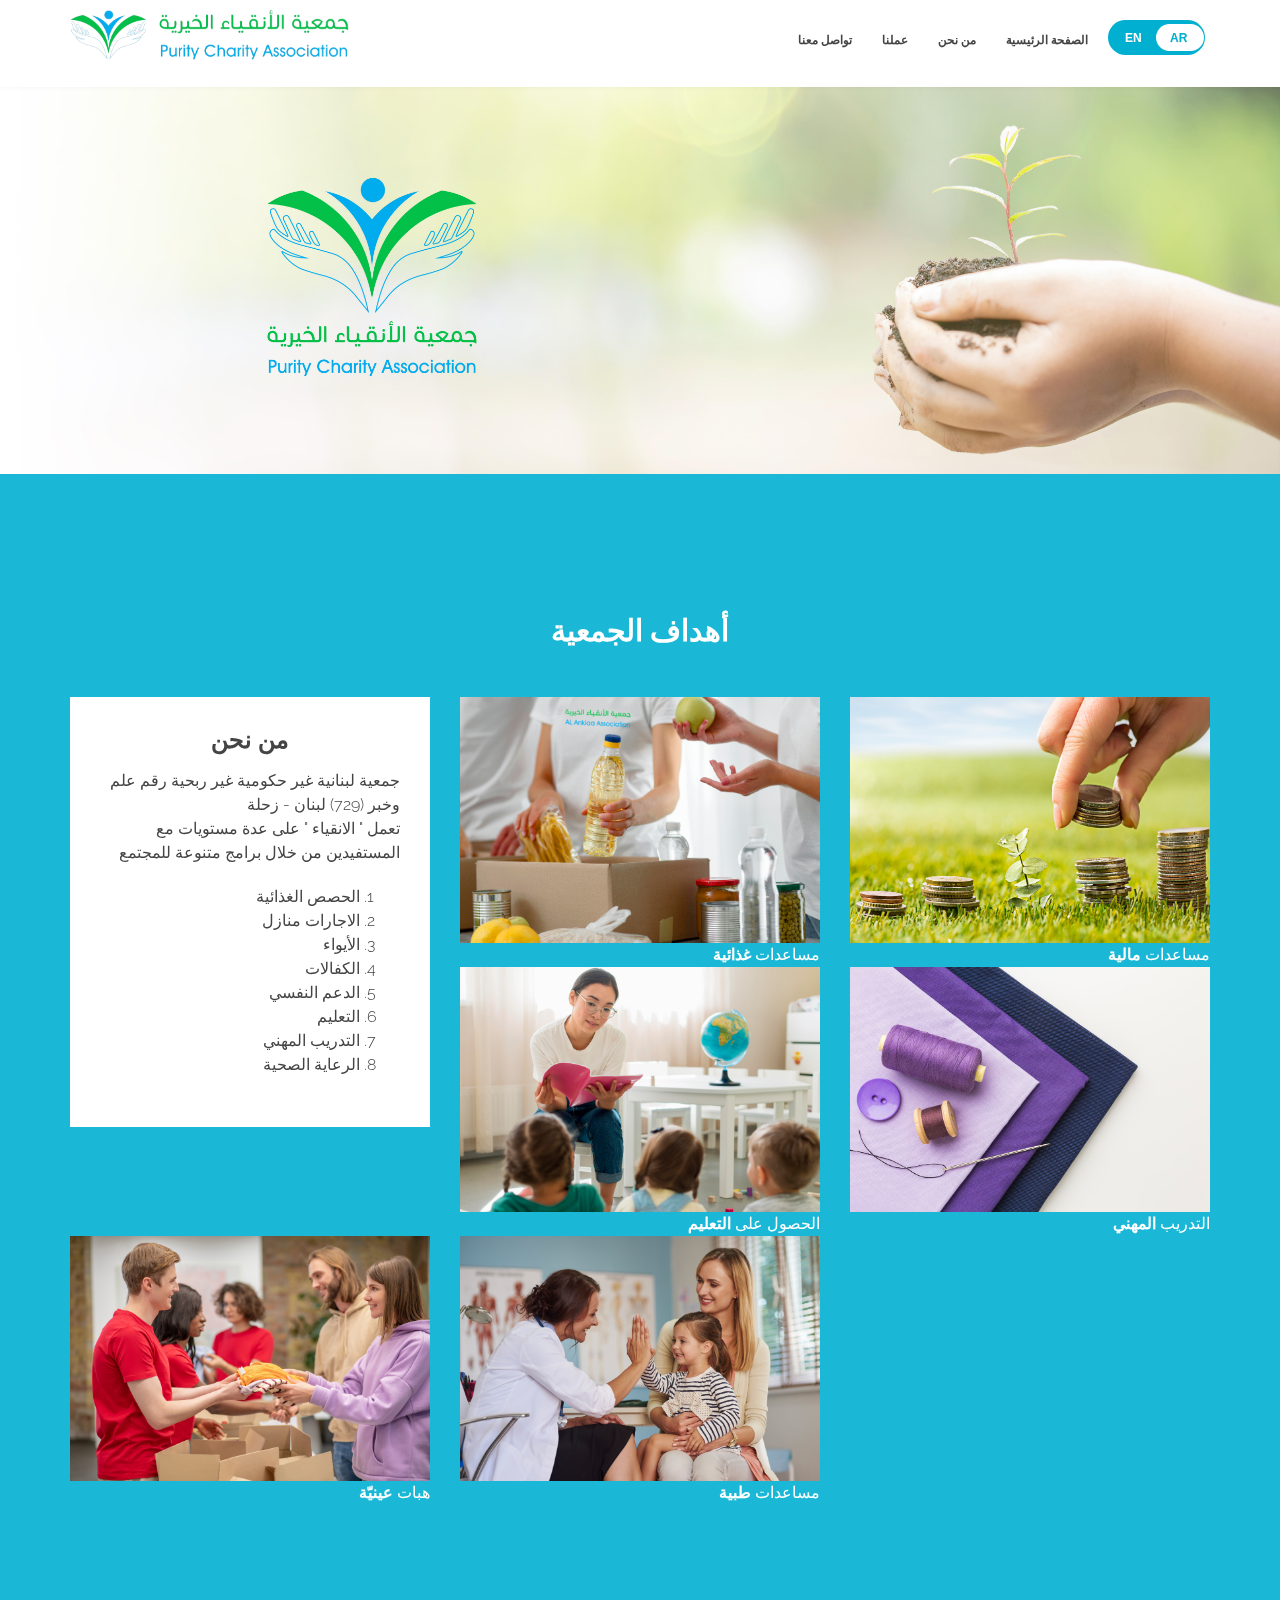
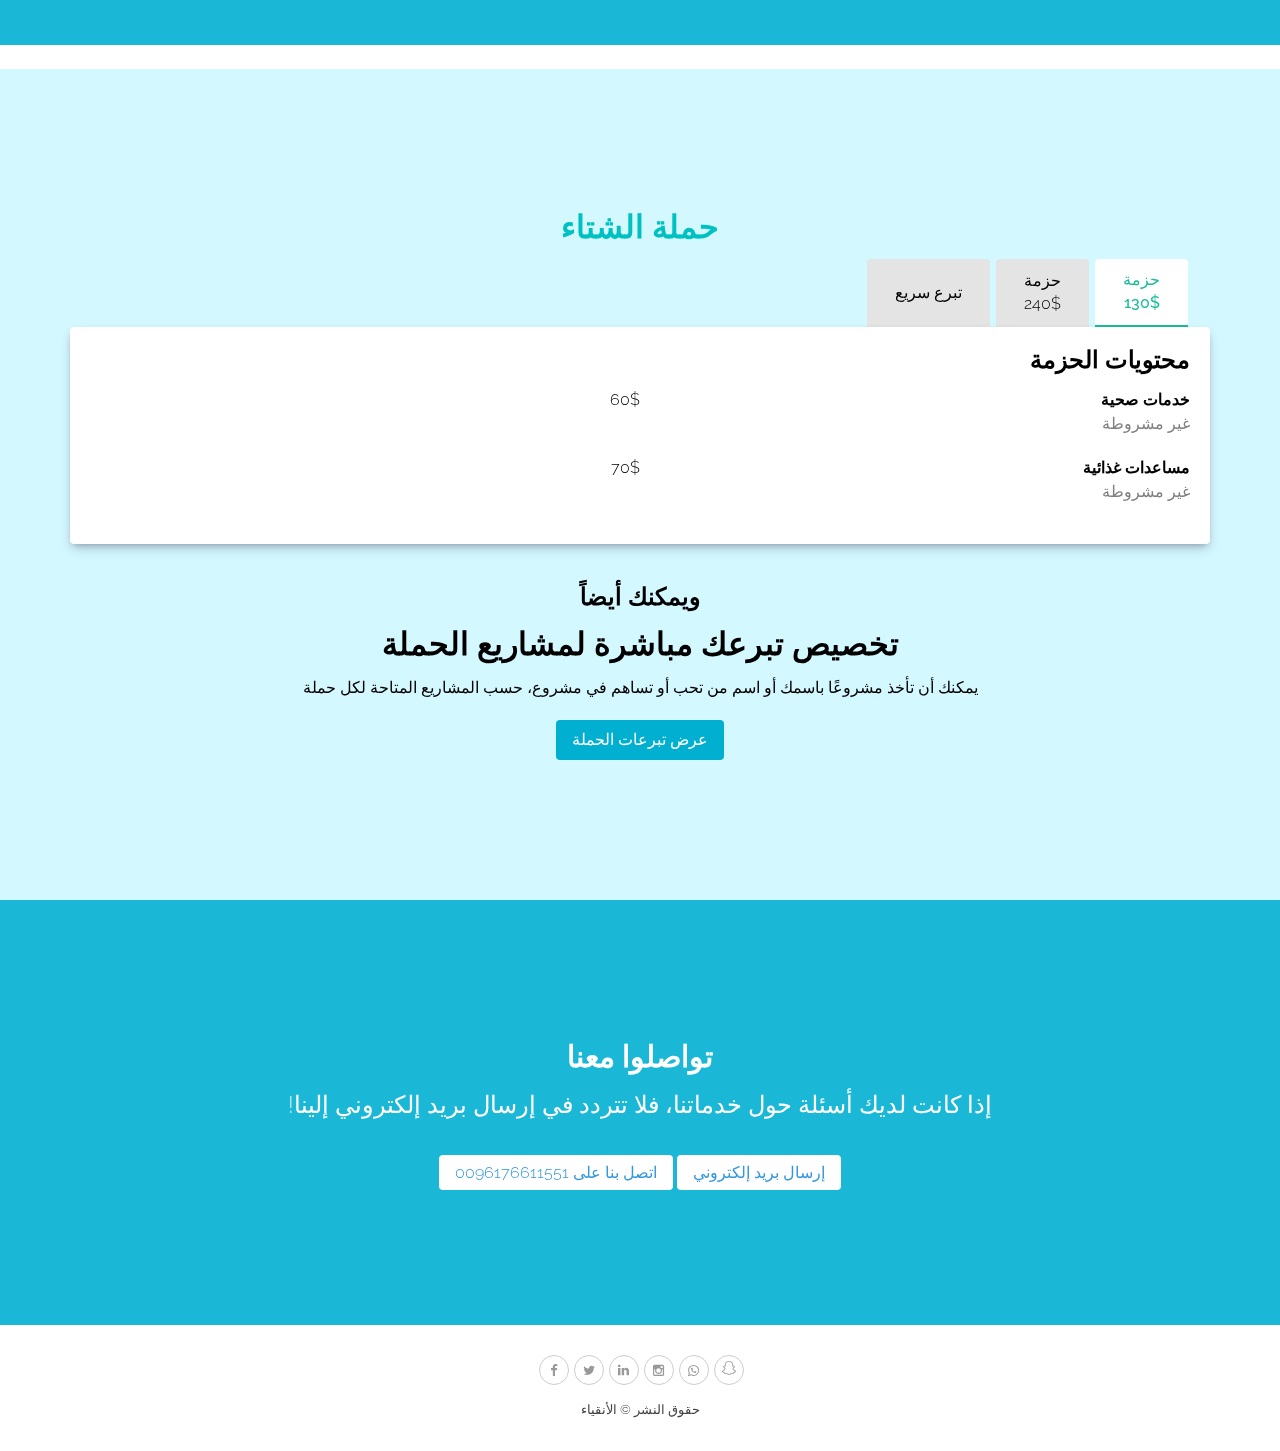
==== arabic.html @ cef08c23 "Update arabic.html rearrange images" ====
<!doctype html>
<html lang="en">

<head>
	<!-- Meta, title, CSS, favicons, etc. -->
	<meta charset="utf-8">
	<meta name="viewport" content="width=device-width, initial-scale=1.0">
	<meta name="description" content="">
	<meta name="author" content="">
	<title>جمعية الأنقياء الخيرية</title>

	<!-- Styles -->
	<link rel="stylesheet" href="assets/css/bootstrap.min.css">
	<link rel="stylesheet" href="assets/css/animate.min.css">
	<link rel="stylesheet" href="assets/css/font-awesome.min.css" />
	<link rel="stylesheet" href="assets/css/style.css" />

	<!-- Fonts -->
	<link href="http://fonts.googleapis.com/css?family=Raleway:200,300,400,500,600,700,800" rel="stylesheet"
		type="text/css">

	<!-- HTML5 shim and Respond.js IE8 support of HTML5 elements and media queries -->
	<!--[if lt IE 9]>
		  <script src="https://oss.maxcdn.com/libs/html5shiv/3.7.0/html5shiv.js"></script>
		  <script src="https://oss.maxcdn.com/libs/respond.js/1.3.0/respond.min.js"></script>
	<![endif]-->

	<!-- Favicon -->
	<link rel="shortcut icon" href="#">
</head>

<body>
	<!-- Begin Hero Bg -->
	<div id="parallax">
	</div>
	<!-- End Hero Bg
	================================================== -->
	<!-- Start Header
	================================================== -->
	<header id="header" class="navbar navbar-inverse navbar-fixed-top" role="banner">
		<div class="container">
			<div class="navbar-header">
				<button class="navbar-toggle" type="button" data-toggle="collapse" data-target=".bs-navbar-collapse">
					<span class="sr-only">Toggle navigation</span>
					<span class="icon-bar"></span>
					<span class="icon-bar"></span>
					<span class="icon-bar"></span>
				</button>
				<!-- Your Logo -->
				<img src="./assets/img/logo.png" alt="" class="logo">
			</div>
			<!-- Start Navigation -->
			<nav class="collapse navbar-collapse bs-navbar-collapse navbar-right" role="navigation">
				<ul class="nav navbar-nav">
					<div class="switch">
						<input id="language-toggle" class="check-toggle check-toggle-round-flat" type="checkbox"
							name="language-toggle">
						<label for="language-toggle"></label>
						<span class="on">EN</span>
						<span class="off">AR</span>
					</div>
					<li>
						<a href="#contactarea">تواصل معنا</a>
					</li>
					<li>
						<a href="#gallery">عملنا</a>
					</li>
					<li>
						<a href="#about">من نحن</a>
					</li>
					<li>
						<a href="#hero">الصفحة الرئيسية</a>
					</li>
				</ul>
			</nav>
		</div>
	</header>

	<!-- Intro
	================================================== -->
	<section id="hero" class="section">

		<img src="./assets/img/000.jpg" alt="">

	</section>
	<!-- About
	================================================== -->
	<section id="about" class="parallax section"
		style="background-image: url(http://themepush.com/demo/runcharity/assets/img/1.jpg);">
		<div class="wrapsection">
			<div class="parallax-overlay" style="background-color: #01b0d1;opacity:0.9;"></div>
			<div class="container">
				<div class="row">
					<div class="col-md-12">
						<!-- Title -->
						<div class="maintitle">
							<h3 class="section-title" style="letter-spacing: 0; margin-bottom: 5rem;"><strong>أهداف الجمعية </strong>
							</h3>
						</div>
					</div>
					<div class="col-md-4 col-sm-6">
						<div class="service-box wow zoomIn" data-wow-duration="1.5s" data-wow-delay="0.1s">
							<h3>من نحن</h3>
							<div class="text-right">
								<p class="text-right">
									جمعية لبنانية غير حكومية غير ربحية رقم علم وخبر (729) لبنان - زحلة <br> تعمل " الانقياء " على عدة
									مستويات مع المستفيدين من خلال برامج متنوعة للمجتمع
								<ol dir="rtl">
									<li>
										الحصص الغذائية
									</li>
									<li>
										الاجارات منازل
									</li>
									<li>
										الأيواء
									</li>
									<li>
										الكفالات
									</li>
									<li>
										الدعم النفسي
									</li>
									<li>
									 التعليم
									</li>
									<li>
									 التدريب المهني
									</li>
									<li>
										الرعاية الصحية
									</li>

								</ol>
								</p>
								<!-- <p style="text-align: right;">
									تقوم جمعية الانقياء بدعم المجتمع المحلي بكافة أطيافه من خلال الأنشطة التي تدعم وترفع سويّة المجتمع،
									وذلك من خلال الأهداف التالية التي رسمتها
								</p>
								<p style="text-align: right;">تعمل "الانقياء" على عدة مستويات مع المستفيدين من خلال برامج متنوعة للمجتمع والأُسر وللرجال وللنساء
									وللأطفال على حدٍ سواء بحيث تكون برامجها متكاملة تغطي كافة طبقات وشرائح المجتمع.
								</p> -->
							</div>
						</div>
					</div>
					<div class="col-md-4">
						<!-- <a href="./assets/img/05.jpg"> -->
							<img src="./assets/img/05.jpg" alt="" class="image-responsive">
							<div class="description">
								<span class="caption" style="float: right;">مساعدات <b>غذائية </b></span>
								<div class="clearfix"></div>
							</div>
						<!-- </a> -->
					</div>
					<div class="col-md-4">
						<!-- <a href="./assets/img/04.jpg"> -->
							<img src="./assets/img/04.jpg" alt="" class="image-responsive">
							<div class="description">
								<span class="caption" style="float: right;">مساعدات <b>مالية</b></span>
								<div class="clearfix"></div>
							</div>
						<!-- </a> -->
					</div>
					
					<div class="col-md-4">
						<!-- <a href="./assets/img/03.jpg"> -->
							<img src="./assets/img/03.jpg" alt="" class="image-responsive">
							<div class="description">
								<span class="caption" style="float: right;">الحصول على <b> التعليم</b></span>
								<div class="clearfix"></div>
							</div>
						<!-- </a> -->
					</div>
										<div class="col-md-4">
						<!-- <a href="./assets/img/01.jpg"> -->
							<img src="./assets/img/01.jpg" alt="" class="image-responsive">
							<div class="description">
								<span class="caption" style="float: right;">التدريب <b>المهني</b></span>
								<div class="clearfix"></div>
							</div>
						<!-- </a> -->
					</div>
	
					<div class="col-md-4">
						<!-- <a href="./assets/img/06.jpg"> -->
							<img src="./assets/img/06.jpg" alt="" class="image-responsive">
							<div class="description">
								<span class="caption" style="float: right;">هبات <b>عينيّة</b></span>
								<div class="clearfix"></div>
							</div>
						<!-- </a> -->
					</div>
					<div class="col-md-4">
						<!-- <a href="./assets/img/02.jpg"> -->
							<img src="./assets/img/02.jpg" alt="" class="image-responsive">
							<div class="description">
								<span class="caption" style="float: right;">مساعدات <b>طبية</b></span>
								<div class="clearfix"></div>
							</div>
						<!-- </a> -->
					</div>
				</div>
			</div>
		</div>
	</section>
	<!-- Random
	================================================== -->
	<section class="parallax section">
		<div class="parallax-overlay"></div>
		<div class="row">
			<div class="col-md-12 sol-sm-12">
				<img src="./assets/img/001.jpg" alt="">
			</div>
		</div>
	</section>
	
	<!-- Text Carousel
	================================================== -->
	<!-- <section id="slider" class="parallax section" style="background-image: url(http://themepush.com/demo/runcharity/assets/img/4.jpg);">
<div class="wrapsection">
	<div class="container">
		<div class="row">
			<div class="col-md-12">
				<div id="Carousel" class="carousel slide">
					<ol class="carousel-indicators">
						<li data-target="#Carousel" data-slide-to="0" class="active"></li>
						<li data-target="#Carousel" data-slide-to="1"></li>
						<li data-target="#Carousel" data-slide-to="2"></li>
					</ol>
					<div class="carousel-inner">
						<div class="item active">
							<blockquote>
								<p class="lead">
									You have not lived today until you have done something for someone who can never repay you.
								</p>
								<small>John Bunyan, Marathon</small>
							</blockquote>
						</div>
						<div class="item">
							<blockquote>
								<p class="lead">
									The simplest acts of kindness are by far more powerful then a thousand heads bowing in prayer.
								</p>
								<small>Mahatma Gandhi</small>
							</blockquote>
						</div>
						<div class="item">
							<blockquote>
								<p class="lead">
									There is no exercise better for the heart than reaching down and lifting people up.
								</p>
								<small>John Holmes, Organizer</small>
							</blockquote>
						</div>
					</div>
					<a class="left carousel-control" href="#Carousel" data-slide="prev">
					<span class="glyphicon glyphicon-chevron-left"></span>
					</a>
					<a class="right carousel-control" href="#Carousel" data-slide="next">
					<span class="glyphicon glyphicon-chevron-right"></span>
					</a>
				</div>
			</div>
		</div>
	</div>
</div>
</section> -->
	<!-- FAQ
	================================================== -->
	<!-- <section id="faq" class="section">
<div class="wrapsection">
	<div class="container">
		<div class="row">
			<div class="col-md-12 sol-sm-12">
				<div class="maintitle">
					<h3 class="section-title">Conditions of <span class="wow bounceInRight">Participation</span></h3>
					<p class="lead">
						Sed gravida, tortor in tincidunt sagittis, ligula lacus ultrices justo, sed mattis sem sem ut ex. Ut nunc elit, auctor et quam sit amet, convallis purus.
					</p>
				</div>
			</div>
		</div>
		<div class="row">
			<div class="col-md-4 col-sm-12">
				<div class="faq-block wow bounceInDown" data-wow-duration="1.5s" data-wow-delay="0s">
					<div class="panel-group">
						<div class="panel panel-default">
							<div class="panel-heading">
								<h4 class="panel-title">
								<a data-toggle="collapse" data-parent="#accordion" href="#collapseOne">
								How old can I be? </a>
								</h4>
							</div>
							<div id="collapseOne" class="panel-collapse collapse">
								<div class="panel-body">
									 How old. This is the detailed answer. It is a long established fact that a reader will be distracted by the readable content of a page when looking at its layout.
								</div>
							</div>
						</div>
						<div class="panel panel-default">
							<div class="panel-heading">
								<h4 class="panel-title">
								<a data-toggle="collapse" data-parent="#accordion" href="#collapseTwo">
								Can we donate clothes? </a>
								</h4>
							</div>
							<div id="collapseTwo" class="panel-collapse collapse">
								<div class="panel-body">
									 Can we? This is the detailed answer. It is a long established fact that a reader will be distracted by the readable content of a page when looking at its layout.
								</div>
							</div>
						</div>
						<div class="panel panel-default">
							<div class="panel-heading">
								<h4 class="panel-title">
								<a data-toggle="collapse" data-parent="#accordion" href="#collapseThree">
								How many miles to run ? </a>
								</h4>
							</div>
							<div id="collapseThree" class="panel-collapse collapse">
								<div class="panel-body">
									 So how many. This is the detailed answer. It is a long established fact that a reader will be distracted by the readable content of a page when looking at its layout.
								</div>
							</div>
						</div>
					</div>
				</div>
			</div>
			<div class="col-md-4 col-sm-12">
				<div class="faq-block wow bounceInDown" data-wow-duration="1.5s" data-wow-delay="0.1s">
					<div class="panel-group">
						<div class="panel panel-default">
							<div class="panel-heading">
								<h4 class="panel-title">
								<a data-toggle="collapse" data-parent="#accordion" href="#collapseFour">
								Can we show sponsors? </a>
								</h4>
							</div>
							<div id="collapseFour" class="panel-collapse collapse">
								<div class="panel-body">
									 Sponsors. This is the detailed answer. It is a long established fact that a reader will be distracted by the readable content of a page when looking at its layout.
								</div>
							</div>
						</div>
						<div class="panel panel-default">
							<div class="panel-heading">
								<h4 class="panel-title">
								<a data-toggle="collapse" data-parent="#accordion" href="#collapseFive">
								Are there free drinks? </a>
								</h4>
							</div>
							<div id="collapseFive" class="panel-collapse collapse">
								<div class="panel-body">
									 Drinks. This is the detailed answer. It is a long established fact that a reader will be distracted by the readable content of a page when looking at its layout.
								</div>
							</div>
						</div>
						<div class="panel panel-default">
							<div class="panel-heading">
								<h4 class="panel-title">
								<a data-toggle="collapse" data-parent="#accordion" href="#collapseSix">
								Is medical exam free ? </a>
								</h4>
							</div>
							<div id="collapseSix" class="panel-collapse collapse">
								<div class="panel-body">
									 Medical. This is the detailed answer. It is a long established fact that a reader will be distracted by the readable content of a page when looking at its layout.
								</div>
							</div>
						</div>
					</div>
				</div>
			</div>
			<div class="col-md-4 col-sm-12">
				<div class="faq-block wow bounceInDown" data-wow-duration="1.5s" data-wow-delay="0.2s">
					<div class="panel-group">
						<div class="panel panel-default">
							<div class="panel-heading">
								<h4 class="panel-title">
								<a data-toggle="collapse" data-parent="#accordion" href="#collapseSeven">
								Do you help with passport? </a>
								</h4>
							</div>
							<div id="collapseSeven" class="panel-collapse collapse">
								<div class="panel-body">
									 Passport. This is the detailed answer. It is a long established fact that a reader will be distracted by the readable content of a page when looking at its layout.
								</div>
							</div>
						</div>
						<div class="panel panel-default">
							<div class="panel-heading">
								<h4 class="panel-title">
								<a data-toggle="collapse" data-parent="#accordion" href="#collapseEight">
								What routes should one follow? </a>
								</h4>
							</div>
							<div id="collapseEight" class="panel-collapse collapse">
								<div class="panel-body">
									 Routes. This is the detailed answer. It is a long established fact that a reader will be distracted by the readable content of a page when looking at its layout.
								</div>
							</div>
						</div>
						<div class="panel panel-default">
							<div class="panel-heading">
								<h4 class="panel-title">
								<a data-toggle="collapse" data-parent="#accordion" href="#collapseNine">
								Do I have to pay a tax? </a>
								</h4>
							</div>
							<div id="collapseNine" class="panel-collapse collapse">
								<div class="panel-body">
									 Tax. This is the detailed answer. It is a long established fact that a reader will be distracted by the readable content of a page when looking at its layout.
								</div>
							</div>
						</div>
					</div>
				</div>
			</div>
		</div>
	</div>
</div>
</section> -->
	<!-- Random
	================================================== -->
	<section class="whitecolor parallax section" dir="rtl">
		<div class="wrapsection">
			<div class="parallax-overlay" style="background-color: #cff7ff; opacity: 0.9;"></div>
			<div class="container">
				<h2 style="color: #00c1c1; display:flex; justify-content:center">حملة الشتاء</h2>
				<ul class="nav nav-tabs" style="display:flex; align-items: stretch;">
					<li class="active">
						<a data-toggle="tab" href="#tab0">
							حزمة
							<br>
							130$
						</a>
					</li>
					<li>
						<a data-toggle="tab" href="#tab1">
							حزمة
							<br>
							240$
						</a>
					</li>
					<li>
						<a data-toggle="tab" href="#tab2">
							تبرع سريع
						</a>
					</li>
				</ul>

				<div class="tab-content">
					<div id="tab0" class="tab-pane fade in active">
						<h3>محتويات الحزمة</h3>
						<div style="display: flex; justify-content:space-between; margin-bottom: 2rem">
							<div style="flex: 1;">
								<p style="margin-bottom:0; font-weight: 600;">خدمات صحية</p>
								<p style="margin-bottom:0; color:gray">غير مشروطة</p>
							</div>
							<p style="flex: 1;">60$</p>
						</div>
							
						<div style="display: flex; justify-content:space-between; margin-bottom: 2rem">
							<div style="flex: 1;">
								<p style="margin-bottom:0; font-weight: 600;">مساعدات غذائية</p>
								<p style="margin-bottom:0; color:gray">غير مشروطة</p>
							</div>
							<p style="flex: 1;">70$</p>
						</div>
					</div>
					<div id="tab1" class="tab-pane fade ">
						<h3>محتويات الحزمة</h3>
						<div style="display: flex; justify-content:space-between; margin-bottom: 2rem">
							<div style="flex: 1;">
								<p style="margin-bottom:0; font-weight: 600;">احتياجات ايواء</p>
								<p style="margin-bottom:0; color:gray">غير مشروطة</p>
							</div>
							<p style="flex: 1;">120$</p>
						</div>
							
						<div style="display: flex; justify-content:space-between; margin-bottom: 2rem">
							<div style="flex: 1;">
								<p style="margin-bottom:0; font-weight: 600;">ايواء</p>
								<p style="margin-bottom:0; color:gray">لبنان</p>
							</div>
							<p style="flex: 1;">120$</p>
						</div>
					</div>
					<div id="tab2" class="tab-pane fade">
						<h3>اختر مبلغ التبرع</h3>
						<div style="display: flex; justify-content:space-around">
								<div class="donation-button active">
									25$
								</div>
								<div class="donation-button">
									50$
								</div>
								<div class="donation-button">
									100$
								</div>
								<div class="donation-button">
									500$
								</div>
						</div>
						<input class="donation-input" type="number" placeholder="مبلغ أخرى ">
						<p style="margin-top: 1rem;">سيتخصص هذا التبرع لبعض مشاريع الحملة.</p>

						<button class="donation-submit">تبرع الان</button>

					</div>
				</div>

				<div style="color: black; display:flex; align-items:center; flex-direction:column; margin-top: 4rem">
					<h3>ويمكنك أيضاً</h3>
					<h2>تخصيص تبرعك مباشرة لمشاريع الحملة</h2>
					<p>يمكنك أن تأخذ مشروعًا باسمك أو اسم من تحب أو تساهم في مشروع، حسب المشاريع المتاحة لكل حملة</p>
					<button class="donation-submit">عرض تبرعات الحملة</button>
				</div>

			</div>
		</div>
	</section>
	<!-- Contact
	================================================== -->
	<section id="contactarea" class="parallax section"
		style="background-image: url(http://themepush.com/demo/runcharity/assets/img/map.png);">
		<div class="wrapsection">
			<div class="parallax-overlay" style="background-color: #01b0d1; opacity: 0.9;"></div>
			<div class="container">
				<div class="row">
					<div class="col-md-12">
						<div class="maintitle">
							<h3 class="section-title" style="letter-spacing: 0;">تواصلوا معنا</h3>
							<p class="lead">
								!إذا كانت لديك أسئلة حول خدماتنا، فلا تتردد في إرسال بريد إلكتروني إلينا
							</p>
						</div>
						<a href="mailto:mailto:alankiaa@gmail.com" class="contact-button">إرسال بريد إلكتروني</a>
						<a href="tel:0096176611551" class="contact-button">اتصل بنا على 0096176611551</a>
					</div>
				</div>
			</div>
		</div>
	</section>
	<!-- Credits 
=============================================== -->
	<section id="credits" class="text-center">
		<span class="social wow zoomIn">
			<a target="_blank" href="https://www.facebook.com/profile.php?id=61556269630312&mibextid=ZbWKwL"><i
					class="fa fa-facebook"></i></a>
			<a target="_blank" href="https://twitter.com/alankiaa3241?t=gpMN_vUujDw9hDs2lZyV7A&s=09"><i
					class="fa fa-twitter"></i></a>
			<a target="_blank" href="https://www.linkedin.com/in/alankiaa-association-596672262"><i
					class="fa fa-linkedin"></i></a>
			<a target="_blank" href="https://www.instagram.com/alankiaa1?igsh=MXdmZW1kcGV0NHlnZA=="><i
					class="fa fa-instagram"></i></a>
			<a target="_blank" href="https://wa.me/message/NK47HDSJEZ4YA1"><i class="fa fa-whatsapp"></i></a>
			<a target="_blank" href="https://www.snapchat.com/add/alankiaaassocia?share_id=oJbnsKOwqWE&locale=ar-LB">
				<i>
					<svg xmlns="http://www.w3.org/2000/svg" width="16" height="14" fill="currentColor" class="bi bi-snapchat"
						viewBox="0 0 16 16">
						<path
							d="M15.943 11.526c-.111-.303-.323-.465-.564-.599a1.416 1.416 0 0 0-.123-.064l-.219-.111c-.752-.399-1.339-.902-1.746-1.498a3.387 3.387 0 0 1-.3-.531c-.034-.1-.032-.156-.008-.207a.338.338 0 0 1 .097-.1c.129-.086.262-.173.352-.231.162-.104.289-.187.371-.245.309-.216.525-.446.66-.702a1.397 1.397 0 0 0 .069-1.16c-.205-.538-.713-.872-1.329-.872a1.829 1.829 0 0 0-.487.065c.006-.368-.002-.757-.035-1.139-.116-1.344-.587-2.048-1.077-2.61a4.294 4.294 0 0 0-1.095-.881C9.764.216 8.92 0 7.999 0c-.92 0-1.76.216-2.505.641-.412.232-.782.53-1.097.883-.49.562-.96 1.267-1.077 2.61-.033.382-.04.772-.036 1.138a1.83 1.83 0 0 0-.487-.065c-.615 0-1.124.335-1.328.873a1.398 1.398 0 0 0 .067 1.161c.136.256.352.486.66.701.082.058.21.14.371.246l.339.221a.38.38 0 0 1 .109.11c.026.053.027.11-.012.217a3.363 3.363 0 0 1-.295.52c-.398.583-.968 1.077-1.696 1.472-.385.204-.786.34-.955.8-.128.348-.044.743.28 1.075.119.125.257.23.409.31a4.43 4.43 0 0 0 1 .4.66.66 0 0 1 .202.09c.118.104.102.26.259.488.079.118.18.22.296.3.33.229.701.243 1.095.258.355.014.758.03 1.217.18.19.064.389.186.618.328.55.338 1.305.802 2.566.802 1.262 0 2.02-.466 2.576-.806.227-.14.424-.26.609-.321.46-.152.863-.168 1.218-.181.393-.015.764-.03 1.095-.258a1.14 1.14 0 0 0 .336-.368c.114-.192.11-.327.217-.42a.625.625 0 0 1 .19-.087 4.446 4.446 0 0 0 1.014-.404c.16-.087.306-.2.429-.336l.004-.005c.304-.325.38-.709.256-1.047Zm-1.121.602c-.684.378-1.139.337-1.493.565-.3.193-.122.61-.34.76-.269.186-1.061-.012-2.085.326-.845.279-1.384 1.082-2.903 1.082-1.519 0-2.045-.801-2.904-1.084-1.022-.338-1.816-.14-2.084-.325-.218-.15-.041-.568-.341-.761-.354-.228-.809-.187-1.492-.563-.436-.24-.189-.39-.044-.46 2.478-1.199 2.873-3.05 2.89-3.188.022-.166.045-.297-.138-.466-.177-.164-.962-.65-1.18-.802-.36-.252-.52-.503-.402-.812.082-.214.281-.295.49-.295a.93.93 0 0 1 .197.022c.396.086.78.285 1.002.338.027.007.054.01.082.011.118 0 .16-.06.152-.195-.026-.433-.087-1.277-.019-2.066.094-1.084.444-1.622.859-2.097.2-.229 1.137-1.22 2.93-1.22 1.792 0 2.732.987 2.931 1.215.416.475.766 1.013.859 2.098.068.788.009 1.632-.019 2.065-.01.142.034.195.152.195a.35.35 0 0 0 .082-.01c.222-.054.607-.253 1.002-.338a.912.912 0 0 1 .197-.023c.21 0 .409.082.49.295.117.309-.04.56-.401.812-.218.152-1.003.638-1.18.802-.184.169-.16.3-.139.466.018.14.413 1.991 2.89 3.189.147.073.394.222-.041.464Z" />
					</svg>
				</i>
			</a>
		</span><br />

		حقوق النشر &copy; <a href="#">الأنقياء</a>
	</section>
	<!-- Bootstrap core JavaScript
	================================================== -->
	<!-- Placed at the end of the document so the pages load faster -->
	<script src="assets/js/jquery.min.js"></script>
	<script src="assets/js/bootstrap.min.js"></script>
	<script src="assets/js/waypoints.min.js"></script>
	<script src="assets/js/jquery.scrollTo.min.js"></script>
	<script src="assets/js/jquery.localScroll.min.js"></script>
	<script src="assets/js/jquery.magnific-popup.min.js"></script>
	<script src="assets/js/validate.js"></script>
	<script src="assets/js/common.js"></script>
</body>

</html>
---- assets/css/style.css ----
body {
	color:#444;
	font:normal 16px "Raleway","Helvetica Neue",Helvetica,Arial,sans-serif;
	font-weight:300;
	background-color:#fff;
	overflow-x:hidden;
	line-height:1.5;
}
a {
	color:#3498db;
	cursor:pointer;
	text-decoration:none;
		-moz-transition:all .2s;
	-o-transition:all .2s;
	-webkit-transition:all .2s;
	transition:all .2s;
}
a:hover,a:focus {
	color:#3498db;
	outline:none;
	text-decoration:none;
}
h1,h2,h3,h4,h5,h6,.h1,.h2,.h3,.h4,.h5,.h6 {
	font-family:"Raleway","Helvetica Neue",Helvetica,Arial,sans-serif;
	font-weight:bold;
	margin-bottom:15px;
	margin-top:0;
}
h1 {
	font-size:38px;
}
h2 {
	font-size:32px;
}
h3 {
	font-size:24px;
	display:block;
}
h4 {
	font-size:20px;
}
h5 {
	font-size:18px;
}
h6 {
	font-size:16px;
}
p.lead {
	font-size:24px;
	font-weight:200;
}
p {
	margin-bottom:20px;
}
p:last-child {
	margin-bottom:0;
}
ul,ol {
	margin-bottom:20px;
}
blockquote {
	padding-top:0;
	padding-bottom:0;
	border-color:#1ABC9C;
}
blockquote small {
	color:inherit;
}
pre {
	background-color:rgba(255,255,255,.5);
	border-color:rgba(0,0,0,.1);
	margin-bottom:20px;
}
.lighter {
	font-weight:100;
}
img {
	max-width: 100%;
}
/*	Section	==================================================*/

.active-section {
	top:0px;
}
.navbar.active-section {
	top:0 !important;
}
.section-title {
	text-transform:uppercase;
	font-size:30px;
	letter-spacing:5px;
}
.whitecolor {
	color: #fff;
}
/*	Button & Label	==================================================*/
.alert {
	color:#FFF;
	border:none;
}
[class^="alert-"] .alert-link,[class*=" alert-"] .alert-link {
	color:#FFF;
	font-weight:300;
	text-decoration:underline;
}
.btn,.label {
	border-radius:0px;
	-moz-border-radius:0px;
	-webkit-border-radius:0px;
	-moz-transition:all .2s;
	-o-transition:all .2s;
	-webkit-transition:all .2s;
	transition:all .2s;
}
.btn {
	font-weight:400;
	text-transform:uppercase;
	font-size:13px;
	letter-spacing:3px;
}
.btn:hover,.btn:focus {
	outline:none;
}
.btn-link {
	color:#1abc9c;
}
.btn-link:hover,.btn-link:focus {
	color:#16a085;
}
.btn-default,.label-default {
	border-color:#FFF;
	color:#fff;
	background-color:transparent;
	border-width:2px;
	padding:15px 20px;
}
.btn-default:hover,.btn-default:focus {
	background-color:#F9FAFD;
	border-color:#F9FAFD;
	color:#444;
}
.btn-success,.label-success,.alert-success {
	background-color:#FFF;
	border-color:#FFF;
	color:#1E2024;
}
.btn-success:hover,.btn-success:focus {
	border-color:#FFF;
	background-color:#FFF;
	color:#000;
}
.btn-primary,.label-primary {
	background-color:#444;
	border-color:#444;
}
.btn-primary:hover,.btn-primary:focus {
	background-color:#d33c00;
	border-color:#d33c00;
}
.btn-info,.label-info,.alert-info {
	background-color:#FFF;
	border-color:#FFF;
	color:#01B0D1;
}
.btn-info:hover,.btn-info:focus {
	background-color:#FFF;
	border-color:#FFF;
	color:#0299b8;
}
.btn-warning,.label-warning,.alert-warning {
	background-color:#e67e22;
	border-color:#e67e22;
}
.btn-warning:hover,.btn-warning:focus {
	background-color:#d35400;
	border-color:#d35400;
}
.btn-danger,.label-danger,.alert-danger {
	background-color:#e74c3c;
	border-color:#e74c3c;
}
.btn-danger:hover,.btn-danger:focus {
	background-color:#c0392b;
		border-color: #c0392b;
}
/*	Tab & Collapse Skin	==================================================*/
.tab-pane {
	padding:20px;
	margin-bottom:5px;
	color: #000;
	background-color: white;
	box-shadow: rgba(50, 50, 93, 0.25) 0px 6px 12px -2px, rgba(0, 0, 0, 0.3) 0px 3px 7px -3px;
	border-radius: 4px;
	position: relative;
	z-index: 10;

}
.nav-tabs {
	border-bottom-color:#ecf0f1;
	border: 0;
	padding: 0 16px;
}
.nav li {
  display: flex;
  align-items: stretch;
}
.nav-tabs>li>a {
	padding:10px 28px;
	margin-right:6px;
	color:black;
	background-color: rgb(228, 228, 228);
	font-size:16px;
	border:none;
	border-bottom:1px solid rgba(255,255,255,0);
	align-items: center;
	display: flex;
}
.nav .open>a,.nav .open>a:hover,.nav .open>a:focus {
	background:lightgray;
	border:none;
	border-color:rgba(255,255,255,0);
}
.nav>li>a:hover,.nav>li>a:focus {
	background-color:#ecf0f1;
}
.nav-tabs>li>a:hover,.nav-tabs>li>a:focus {
	color:#1abc9c;
	background:white;
}
.nav-tabs>li.active>a,.nav-tabs>li.active>a:hover,.nav-tabs>li.active>a:focus {
	background:white;
	border:none;
	color:#1abc9c;
	font-weight: 500;
	border-bottom:3px solid #1abc9c;
}
.nav-pills>li.active>a,.nav-pills>li.active>a:hover,.nav-pills>li.active>a:focus {
	background-color:#1abc9c;
}
.nav .caret,.nav a:hover .caret {
	border-top-color:#1abc9c;
	border-bottom-color:#1abc9c;
}
.dropdown-menu>.active>a,.dropdown-menu>.active>a:hover,.dropdown-menu>.active>a:focus {
	background-color:#1abc9c;
}
.navbar-inverse .navbar-collapse,.navbar-inverse .navbar-form {
	border-color:#bdc3c7;
}
.navbar-inverse .navbar-toggle {
	background-color:#34495e;
	border-color:#2c3e50;
	margin-top:23px;
}
.navbar-inverse .navbar-toggle:focus {
	outline:none;
}
.panel {
	box-shadow:none;
	-webkit-box-shadow:none;
	-moz-box-shadow:none;
}
.panel-default {
	border-color:#eee;
}
.panel-default:last-child {
	margin-bottom:25px;
}
.panel-default>.panel-heading {
	background:#fff;
	color:#444;
}
.panel-heading {
	padding:20px 25px;
}
.panel-default>.panel-heading a:hover {
	color:#01b0d1;
}
.panel-default>.panel-heading+.panel-collapse .panel-body {
		border-top:1px solid #eee;
}
.panel-group .panel {
	border-radius: 0;
}
/*	Form	==================================================*/
label {
	font-weight:300;
}
.input-group {
	margin-bottom:10px;
}
.form-control {
	font-weight:300;
	border-color:#ecf0f1;
	background-color:#ecf0f1;
		border-radius:0px;
	-webkit-border-radius:0px;
	-moz-border-radius:0px;
		box-shadow:none;
	-webkit-box-shadow:none;
	-moz-box-shadow:none;
		-moz-transition:all .2s;
	-o-transition:all .2s;
	-webkit-transition:all .2s;
	transition:all .2s;
}
.form-control[disabled],.form-control[readonly],fieldset[disabled] .form-control,.form-control[disabled]:hover,.form-control[readonly]:hover,fieldset[disabled] .form-control:hover,.form-control[disabled]:focus,.form-control[readonly]:focus,fieldset[disabled] .form-control:focus {
	background-color:#ecf0f1;
}
.form-control:hover,.form-control:focus {
	outline:none;
	border-color:#ecf0f1;
	background-color:#FFF;
		box-shadow:none;
	-webkit-box-shadow:none;
	-moz-box-shadow:none;
}
.form-control:-moz-placeholder {
	color:#bdc3c7;
	font-weight:300;
}
.form-control::-moz-placeholder {
	color:#bdc3c7;
	font-weight:300;
}
.form-control:-ms-input-placeholder {
	color:#bdc3c7;
	font-weight:300;
}
.form-control::-webkit-input-placeholder {
	color:#bdc3c7;
	font-weight:300;
}
.input-group-addon {
	background-color:#FFF;
	border-color:#ecf0f1;
	color:#ecf0f1;
}
[class^="has-"] .form-control,[class*=" has-"] .form-control {
	color:#FFF;
}
.has-success .help-block,.has-success .control-label,.has-success .radio,.has-success .checkbox,.has-success .radio-inline,.has-success .checkbox-inline {
	color:#2ecc71;
}
.has-success .form-control {
	border-color:#2ecc71;
	background-color:#2ecc71;
}
.has-success .form-control:hover,.has-success .form-control:focus {
	border-color:#2ecc71;
	background-color:#FFF;
	color:#2ecc71;
		box-shadow:none;
	-webkit-box-shadow:none;
	-moz-box-shadow:none;
}
.has-warning .help-block,.has-warning .control-label,.has-warning .radio,.has-warning .checkbox,.has-warning .radio-inline,.has-warning .checkbox-inline {
	color:#e67e22;
}
.has-warning .form-control {
	border-color:#e67e22;
	background-color:#e67e22;
}
.has-warning .form-control:hover,.has-warning .form-control:focus {
	background-color:#FFF;
	border-color:#e67e22;
	color:#e67e22;
		box-shadow:none;
	-webkit-box-shadow:none;
	-moz-box-shadow:none;
}
.has-error .help-block,.has-error .control-label,.has-error .radio,.has-error .checkbox,.has-error .radio-inline,.has-error .checkbox-inline {
	color:#e74c3c;
}
.has-error .form-control {
	border-color:#e74c3c;
	background-color:#e74c3c;
}
.has-error .form-control:hover,.has-error .form-control:focus {
	background-color:#FFF;
	border-color:#e74c3c;
	color:#e74c3c;
		box-shadow:none;
	-webkit-box-shadow:none;
	-moz-box-shadow: none;
}
/*	Header	==================================================*/
#header {
	box-shadow:0 0 5px rgba(0,0,0,.05);
	-webkit-box-shadow:0 0 5px rgba(0,0,0,.05);
	-moz-box-shadow: 0 0 5px rgba(0,0,0,.05);
}
/*	Parallax Background	==================================================*/
#parallax {
	height: 50%;
	width: 100%;
	top:0;
	position:fixed;
	z-index: -100;
}
/*	Navbar	==================================================*/
.navbar-inverse .navbar-brand {
	padding:30px 15px;
	margin-right:30px;
	color:inherit;
	text-transform:uppercase;
	font-weight:bold;
}
.navbar-inverse .navbar-brand:hover,.navbar-inverse .navbar-brand:focus {
	color:#000;
}
.navbar-inverse {
	background-color:#FFF;
		border:none;
}
.navbar-right button {
	margin:23px 0;
}
.navbar-nav>li>a {
	padding:30px 0;
	margin:0 15px;
}
.navbar-inverse .navbar-nav>li>a {
	color:inherit;
	text-transform:uppercase;
	font-size:12px;
	font-weight:bold;
}
.navbar-inverse .navbar-nav>li>a:hover,.navbar-inverse .navbar-nav>li>a:focus,.navbar-inverse .navbar-nav>.active>a,.navbar-inverse .navbar-nav>.active>a:hover,.navbar-inverse .navbar-nav>.active>a:focus {
	background-color:transparent;
	background-color:rgba(255,255,255,0);
	color:#01b0d1;
}
.header-button {
	margin-left: 15px;
}

/*	Donation button	==================================================*/
.donation-button {
	background-color: white;
	color: #01b0d1;
	padding: 8px 16px;
	border-radius: 4px;
	border: #01B0D1 1px solid;
	cursor: pointer;
}
.donation-button.active {
	background-color: #01b0d1;
	color: white;
}

.donation-button:hover {
	background-color: #0299b8;
	color: white;
}

/*  Donation Input ==================================================*/
.donation-input {
	margin-top: 2rem;
	width: 100%;
	border: 2px solid #01b0d1;
	border-radius: 4px;
	padding: 8px 16px;
}

.donation-submit {
	background-color: #01b0d1;
	color: white;
	padding: 8px 16px;
	border-radius: 4px;
	border: none;
	cursor: pointer;

}

/*	Hero	==================================================*/
#hero {
	margin-top: 80px;
	padding:0;
	color:#FFF;
}
#hero .herotext {
	padding:160px 0px;
}
#hero h1 {
	font-size:50px;
}
#hero p.lead {
	font-size:1.4em;
}
#hero .btn {
	font-size:12px;
}
/*	Features	==================================================*/
#features {
	background-color:#01B0D1;
	color:#FFF;
}
.maintitle h1 {
	text-transform:uppercase;
}
.maintitle,.service-box {
	text-align:center;
}
.maintitle .lead {
	max-width:840px;
	margin:0px auto;
	margin-bottom:80px;
	padding-left:20px;
	padding-right:20px;
}
.service-box {
	margin-bottom:30px;
	background-color:#fff;
	color:#444;
	padding:30px;
	  position: relative;
}
.service-box .glyphicon {
	font-size:60px;
	margin-bottom:20px;
}
.service-box img {
	margin-bottom: 29px;
}

/*	Gallery	==================================================*/ 

#gallery img {
	width:100%;
	height:auto;
		transition:all .3s ease-in-out;
}
#gallery img:hover {
	transform:scale(1.3);
}
#gallery a {
	display:block;
	overflow:hidden;
	margin-bottom:30px;
}
#gallery a img {
	margin-bottom:0px;
	display:block;
	width:100%;
	max-width:100%;
}
#gallery .description {
	background-color:#fff;
	display:block;
	padding:20px 15px;
	color:#333;
	text-transform:uppercase;
	clear:both;
	position: relative;
}
#gallery .caption {
	float:left;
}
#gallery .camera {
	float:right;
}
#gallery a.btn {
	display:inline-block;
}
/*	Faq==================================================*/ 
#faq {
	background-color:#F9FAFD;
}
.faq-block {
	margin:0px;
}
/*	Slider	==================================================*/ 
#slider {	
	color:#FFF;
}
.carousel-control.left,.carousel-control.right {
	background-image:none;
}
.carousel-control {
	color:#FFF;
	opacity:1;
	text-shadow:none;
}
.carousel-control:hover {
	color:#CCC;
}
.carousel-indicators li {
	border-color:#FFF;
	margin:0 2px;
	height:15px;
	width:15px;
	border-radius:10px;
	-webkit-border-radius:10px;
	-moz-border-radius:10px;
	margin:0 2px;
		-moz-transition:all .2s;
	-o-transition:all .2s;
	-webkit-transition:all .2s;
	transition:all .2s;
}
.carousel-indicators .active {
	height:15px;
	width:15px;
	border-radius:10px;
	-webkit-border-radius:10px;
	-moz-border-radius:10px;
	margin:0 2px;
	background-color:#FFF;
	border:1px solid #FFF;
}
.carousel.slide {
	-moz-transition:all .2s;
	-o-transition:all .2s;
	-webkit-transition:all .2s;
	transition:all .2s;
}
.carousel-inner blockquote {
	border:none;
	text-align:center;
	padding:40px 10%;
}
.carousel-inner blockquote small {
	font-size:14px;
	text-transform:uppercase;
	font-weight:400;
}
.carousel-inner blockquote p {
	font-size:36px;
}
.carousel-control .glyphicon {
	left:50%;
	margin-top:-10px;
	margin-left:-10px;
	font-size:20px;
}
.carousel-indicators {
	bottom:-20px;
}
.carousel-control {
	background:transparent;
	position:absolute;
	top:50%;
	margin-top:0px;
		border-radius:20px;
	-webkit-border-radius:20px;
	-moz-border-radius:20px;
		height:40px;
	width:40px;
}
/*	Contact Area	==================================================*/ 
#contactarea {
	text-align:center;
}
#contactarea .maintitle p.lead {
	margin-bottom:40px;
}
#contactarea form {
	max-width:800px;
	margin:0px auto;
}
#contactarea .input-lg,#contactarea .btn-lg {
	padding:20px 25px;
	height:65px;
}
#contact label {
	text-transform:uppercase;
	font-weight:300;
	 letter-spacing:3px;
	 font-size:13px;
}
#contact input,#contact select,#contact textarea {
	font-family:inherit;
	font-size:inherit;
	line-height:inherit;
	width:100%;
	border:0px;
	color:#333;
	background-color:#fff;
	border:0;
}
#contact input,#contact select {
		height:40px;
	margin-bottom:0px;
}
#contact input#submit {
	width:auto;
	margin-top:20px;
	background-color:rgba(0,0,0,0.3);
	border:0;
	color:#fff;
	padding:0px 20px;
	font-weight:400;
	text-transform:uppercase;
	letter-spacing:3px;
	font-size:14px;
}
#contact textarea {
	height:180px;
}
.required {
	color:#fff;
}
#success,#error {
	display:none
}
#success span,#erro span {
	display:block;
	position:absolute;
	top:0;
	width:100%
}
#success span p,#error span p {
	margin-top:6em
}
#success span p {
	color:#9bd32d;
}
#error span p {
	color:#c0392b;
}
.error.contactalert {
	text-transform:none;
	font-style:italic;
	display:inline-block;
}
.footer {
	padding:70px 0 60px 0;
}
.footer ul.social-icons li {
	width:20px;
	height:20px;
	position:relative;
	background:#fff;
	border:2px solid #ccc;
	border-radius:50%;
}
.footer ul.social-icons li a {
	color:#666;
}
.contactalert {  
	margin-top: 20px;
	border: 1px solid;
	display: inline-block;
	padding: 20px;
}
#credits {
	padding:30px 0;
	text-transform:uppercase;
	font-size:13px;
	line-height: 1.6;
}
#credits a {
	color:inherit;
}
#credits .social i {
	border:1px solid #ccc;
	height:30px;
	width:30px;
	line-height:30px;
	border-radius:50%;
	margin-left:2px;
	color:#999;
	text-align:center;
	margin-bottom:15px;
	display:inline-block;
}
#credits .social i:hover {
	color: #333;
}
/*	Magnific Popup	==================================================*/
.mfp-bg {
	top:0;
	left:0;
	width:100%;
	height:100%;
	z-index:1042;
	overflow:hidden;
	position:fixed;
	background:#0b0b0b;
	opacity:0.8;
	filter:alpha(opacity=80);
}
.mfp-wrap {
	top:0;
	left:0;
	width:100%;
	height:100%;
	z-index:1043;
	position:fixed;
	outline:none !important;
	-webkit-backface-visibility:hidden;
}
.mfp-container {
	text-align:center;
	position:absolute;
	width:100%;
	height:100%;
	left:0;
	top:0;
	padding:0 8px;
	-webkit-box-sizing:border-box;
	-moz-box-sizing:border-box;
	box-sizing:border-box;
}
.mfp-container:before {
	content:'';
	display:inline-block;
	height:100%;
	vertical-align:middle;
}
.mfp-align-top .mfp-container:before {
	display:none;
}
.mfp-content {
	position:relative;
	display:inline-block;
	vertical-align:middle;
	margin:0 auto;
	text-align:left;
	z-index:1045;
}
.mfp-inline-holder .mfp-content,.mfp-ajax-holder .mfp-content {
	width:100%;
	cursor:auto;
}
.mfp-ajax-cur {
	cursor:progress;
}
.mfp-zoom-out-cur,.mfp-zoom-out-cur .mfp-image-holder .mfp-close {
	cursor:-moz-zoom-out;
	cursor:-webkit-zoom-out;
	cursor:zoom-out;
}
.mfp-zoom {
	cursor:pointer;
	cursor:-webkit-zoom-in;
	cursor:-moz-zoom-in;
	cursor:zoom-in;
}
.mfp-auto-cursor .mfp-content {
	cursor:auto;
}
.mfp-close,.mfp-arrow,.mfp-preloader,.mfp-counter {
	-webkit-user-select:none;
	-moz-user-select:none;
	user-select:none;
}
.mfp-loading.mfp-figure {
	display:none;
}
.mfp-hide {
	display:none !important;
}
.mfp-preloader {
	color:#CCC;
	position:absolute;
	top:50%;
	width:auto;
	text-align:center;
	margin-top:-0.8em;
	left:8px;
	right:8px;
	z-index:1044;
}
.mfp-preloader a {
	color:#CCC;
}
.mfp-preloader a:hover {
	color:#FFF;
}
.mfp-s-ready .mfp-preloader {
	display:none;
}
.mfp-s-error .mfp-content {
	display:none;
}
button.mfp-close,button.mfp-arrow {
	overflow:visible;
	cursor:pointer;
	background:transparent;
	border:0;
	-webkit-appearance:none;
	display:block;
	outline:none;
	padding:0;
	z-index:1046;
	-webkit-box-shadow:none;
	box-shadow:none;
}
button::-moz-focus-inner {
	padding:0;
	border:0;
}
.mfp-close {
	width:44px;
	height:44px;
	line-height:44px;
	position:absolute;
	right:0;
	top:0;
	text-decoration:none;
	text-align:center;
	opacity:0.65;
	filter:alpha(opacity=65);
	padding:0 0 18px 10px;
	color:#FFF;
	font-style:normal;
	font-size:28px;
	font-family:Arial,Baskerville,monospace;
}
.mfp-close:hover,.mfp-close:focus {
	opacity:1;
	filter:alpha(opacity=100);
}
.mfp-close:active {
	top:1px;
}
.mfp-close-btn-in .mfp-close {
	color:#333;
}
.mfp-image-holder .mfp-close,.mfp-iframe-holder .mfp-close {
	color:#FFF;
	right:-6px;
	text-align:right;
	padding-right:6px;
	width:100%;
}
.mfp-counter {
	position:absolute;
	top:0;
	right:0;
	color:#CCC;
	font-size:12px;
	line-height:18px;
	white-space:nowrap;
}
.mfp-arrow {
	position:absolute;
	opacity:0.65;
	filter:alpha(opacity=65);
	margin:0;
	top:50%;
	margin-top:-55px;
	padding:0;
	width:90px;
	height:110px;
	-webkit-tap-highlight-color:rgba(0,0,0,0);
}
.mfp-arrow:active {
	margin-top:-54px;
}
.mfp-arrow:hover,.mfp-arrow:focus {
	opacity:1;
	filter:alpha(opacity=100);
}
.mfp-arrow:before,.mfp-arrow:after,.mfp-arrow .mfp-b,.mfp-arrow .mfp-a {
	content:'';
	display:block;
	width:0;
	height:0;
	position:absolute;
	left:0;
	top:0;
	margin-top:35px;
	margin-left:35px;
	border:medium inset transparent;
}
.mfp-arrow:after,.mfp-arrow .mfp-a {
	border-top-width:13px;
	border-bottom-width:13px;
	top:8px;
}
.mfp-arrow:before,.mfp-arrow .mfp-b {
	border-top-width:21px;
	border-bottom-width:21px;
	opacity:0.7;
}
.mfp-arrow-left {
	left:0;
}
.mfp-arrow-left:after,.mfp-arrow-left .mfp-a {
	border-right:17px solid #FFF;
	margin-left:31px;
}
.mfp-arrow-left:before,.mfp-arrow-left .mfp-b {
	margin-left:25px;
	border-right:27px solid #3F3F3F;
}
.mfp-arrow-right {
	right:0;
}
.mfp-arrow-right:after,.mfp-arrow-right .mfp-a {
	border-left:17px solid #FFF;
	margin-left:39px;
}
.mfp-arrow-right:before,.mfp-arrow-right .mfp-b {
	border-left:27px solid #3F3F3F;
}
.mfp-iframe-holder {
	padding-top:40px;
	padding-bottom:40px;
}
.mfp-iframe-holder .mfp-content {
	line-height:0;
	width:100%;
	max-width:900px;
}
.mfp-iframe-holder .mfp-close {
	top:-40px;
}
.mfp-iframe-scaler {
	width:100%;
	height:0;
	overflow:hidden;
	padding-top:56.25%;
}
.mfp-iframe-scaler iframe {
	position:absolute;
	display:block;
	top:0;
	left:0;
	width:100%;
	height:100%;
	box-shadow:0 0 8px rgba(0,0,0,0.6);
	background: #000;
}
/* Main image in popup */
img.mfp-img {
	width:auto;
	max-width:100%;
	height:auto;
	display:block;
	line-height:0;
	-webkit-box-sizing:border-box;
	-moz-box-sizing:border-box;
	box-sizing:border-box;
	padding:40px 0 40px;
	margin: 0 auto;
}
/* The shadow behind the image */
.mfp-figure {
	line-height:0;
}
.mfp-figure:after {
	content:'';
	position:absolute;
	left:0;
	top:40px;
	bottom:40px;
	display:block;
	right:0;
	width:auto;
	height:auto;
	z-index:-1;
	box-shadow:0 0 8px rgba(0,0,0,0.6);
	background:#444;
}
.mfp-figure small {
	color:#BDBDBD;
	display:block;
	font-size:12px;
	line-height:14px;
}
.mfp-figure figure {
	margin:0;
}
.mfp-bottom-bar {
	margin-top:-36px;
	position:absolute;
	top:100%;
	left:0;
	width:100%;
	cursor:auto;
}
.mfp-title {
	text-align:left;
	line-height:18px;
	color:#F3F3F3;
	word-wrap:break-word;
	padding-right:36px;
}
.mfp-image-holder .mfp-content {
	max-width:100%;
}
.mfp-gallery .mfp-image-holder .mfp-figure {
	cursor: pointer;
}
@media screen and (max-width:800px) and (orientation:landscape),screen and (max-height:300px) {
	/** * Remove all paddings around the image on small screen */
	.mfp-img-mobile .mfp-image-holder {
			padding-left:0;
			padding-right:0;
	}
	.mfp-img-mobile img.mfp-img {
			padding:0;
	}
	.mfp-img-mobile .mfp-figure:after {
			top:0;
			bottom:0;
	}
	.mfp-img-mobile .mfp-figure small {
			display:inline;
			margin-left:5px;
	}
	.mfp-img-mobile .mfp-bottom-bar {
			background:rgba(0,0,0,0.6);
			bottom:0;
			margin:0;
			top:auto;
			padding:3px 5px;
			position:fixed;
			-webkit-box-sizing:border-box;
			-moz-box-sizing:border-box;
			box-sizing:border-box;
	}
	.mfp-img-mobile .mfp-bottom-bar:empty {
			padding:0;
	}
	.mfp-img-mobile .mfp-counter {
			right:5px;
			top:3px;
	}
	.mfp-img-mobile .mfp-close {
			top:0;
			right:0;
			width:35px;
			height:35px;
			line-height:35px;
			background:rgba(0,0,0,0.6);
			position:fixed;
			text-align:center;
			padding:0;
	}
}
@media all and (max-width:900px) {
	.mfp-arrow {
			-webkit-transform:scale(0.75);
			transform:scale(0.75);
	}
	.mfp-arrow-left {
			-webkit-transform-origin:0;
			transform-origin:0;
	}
	.mfp-arrow-right {
			-webkit-transform-origin:100%;
			transform-origin:100%;
	}
	.mfp-container {
			padding-left:6px;
			padding-right:6px;
	}
}
.mfp-ie7 .mfp-img {
	padding:0;
}
.mfp-ie7 .mfp-bottom-bar {
	width:600px;
	left:50%;
	margin-left:-300px;
	margin-top:5px;
	padding-bottom:5px;
}
.mfp-ie7 .mfp-container {
	padding:0;
}
.mfp-ie7 .mfp-content {
	padding-top:44px;
}
.mfp-ie7 .mfp-close {
	top:0;
	right:0;
	padding-top:0;
}
/*	Common	==================================================*/ 
.section {	
	
}
.wrapsection {  
    padding-top:140px;
	padding-bottom:140px;
    position: relative;
  }

.parallax.section .container{
	position: relative;
	z-index: 4;
}
.justtitle {
	margin-top:80px;
}
.parallax {
	background-repeat: no-repeat;
	background-attachment: fixed;
	background-size: cover;
	overflow: hidden;
	z-index: 1;	
	color:#fff;
}
.parallax-overlay {
	position: absolute;
	top: 0;
	bottom: 0;
	right: 0;
	left: 0;
	z-index: 2;
}
/*	Responsive	==================================================*/ 
@media (max-width:991px) {
	.service-box {
					margin-bottom:30px;
	}
	#image img.img-responsive {
					margin-left:auto;
					margin-right:auto;
	}	
	.navbar-nav>li>a {
					margin:0 7px;
	}
}
@media (max-width:767px) {
	.section,.parallax.section .container {
					padding-top:30px;
					padding-bottom:30px;
	}
	.service-box,.img-responsive,.carousel {
					margin-bottom:30px;
	}
	.maintitle .lead {
					margin-left:0;
					margin-right:0;
	}
	.container {
					max-width:690px;
					padding-left:30px;
					padding-right:30px;
	}	
	.navbar-nav>li>a {
					padding:10px;
	}
	.header-button {
					margin:0;
	}
	#hero .herotext {
					padding: 90px 0px;
	}
}
@media (max-width:767px) {
	body {
					font-size:14px;
	}
	h1 {
					font-size:28px;
	}
	h2,.carousel-inner blockquote p {
					font-size:24px;
	}
	h3 {
					font-size:20px;
	}
	h4 {
					font-size:18px;
	}
	h5 {
					font-size:16px;
	}
	h6 {
					font-size:14px;
	}
	p.lead {
					font-size:18px;
	}
	.section {
					padding:0;
	}
	.maintitle p.lead {
					margin-bottom:40px;
	}
	.service-box,.img-responsive,.carousel {
					margin-bottom:30px;
	}
	.maintitle .lead {
					margin-left:0;
					margin-right:0;
	}
	.container {
					max-width:690px;
					padding-left:30px;
					padding-right:30px;
	}	
}
@media (max-width:490px) {
	.wow {
					visibility: visible !important;
					-webkit-animation: none !important;
					 -moz-animation: none !important;
					   -o-animation: none !important;
					  -ms-animation: none !important;
						  animation: none !important;
	}
	.container {
					max-width:430px;
					padding-left:30px;
					padding-right:30px;
	}
	#hero h1 {
					font-size:38px;
	}
	#hero p.lead {
					font-size:1.5em;
	}	
	.faq-block {
					margin: 0;
	}
}

.contact-button{
	background-color: white;
	padding: 8px 16px;
	border-radius: 4px;
}

.logo{
	margin: 1rem 0;
	height: 5rem;
	width: auto;
}


.switch {
  position: relative;
  display: inline-block;
  margin: 20px 5px;
}

.switch > span {
  position: absolute;
  top: 14px;
  pointer-events: none;
  font-family: 'Helvetica', Arial, sans-serif;
  font-weight: bold;
  font-size: 12px;
  text-transform: uppercase;
  text-shadow: 0 1px 0 rgba(0, 0, 0, .06);
  width: 50%;
  text-align: center;
}

input.check-toggle-round-flat:checked ~ .off {
  color: #01b0d1;
}

input.check-toggle-round-flat:checked ~ .on {
  color: #fff;
}

.switch > span.on {
  left: 0;
  padding-left: 2px;
  color: #01b0d1;
	margin-top: -0.5rem;
}

.switch > span.off {
  right: 0;
  padding-right: 4px;
  color: #fff;
	margin-top: -0.5rem;
}

.check-toggle {
  position: absolute;
  margin-left: -9999px;
  visibility: hidden;
}
.check-toggle + label {
  display: block;
  position: relative;
  cursor: pointer;
  outline: none;
  -webkit-user-select: none;
  -moz-user-select: none;
  -ms-user-select: none;
  user-select: none;
}

input.check-toggle-round-flat + label {
  padding: 2px;
  width: 97px;
  height: 35px;
  background-color: #01b0d1;
  -webkit-border-radius: 60px;
  -moz-border-radius: 60px;
  -ms-border-radius: 60px;
  -o-border-radius: 60px;
  border-radius: 60px;
}
input.check-toggle-round-flat + label:before, input.check-toggle-round-flat + label:after {
  display: block;
  position: absolute;
  content: "";
}

input.check-toggle-round-flat + label:before {
  top: 2px;
  left: 2px;
  bottom: 2px;
  right: 2px;
  background-color: #01b0d1;
  -webkit-moz-border-radius: 60px;
  -ms-border-radius: 60px;
  -o-border-radius: 60px;
  border-radius: 60px;
}
input.check-toggle-round-flat + label:after {
  top: 4px;
  left: 4px;
  bottom: 4px;
  width: 48px;
  background-color: #fff;
  -webkit-border-radius: 52px;
  -moz-border-radius: 52px;
  -ms-border-radius: 52px;
  -o-border-radius: 52px;
  border-radius: 52px;
  -webkit-transition: margin 0.2s;
  -moz-transition: margin 0.2s;
  -o-transition: margin 0.2s;
  transition: margin 0.2s;
}

input.check-toggle-round-flat:checked + label {
}

input.check-toggle-round-flat:checked + label:after {
  margin-left: 44px;
}
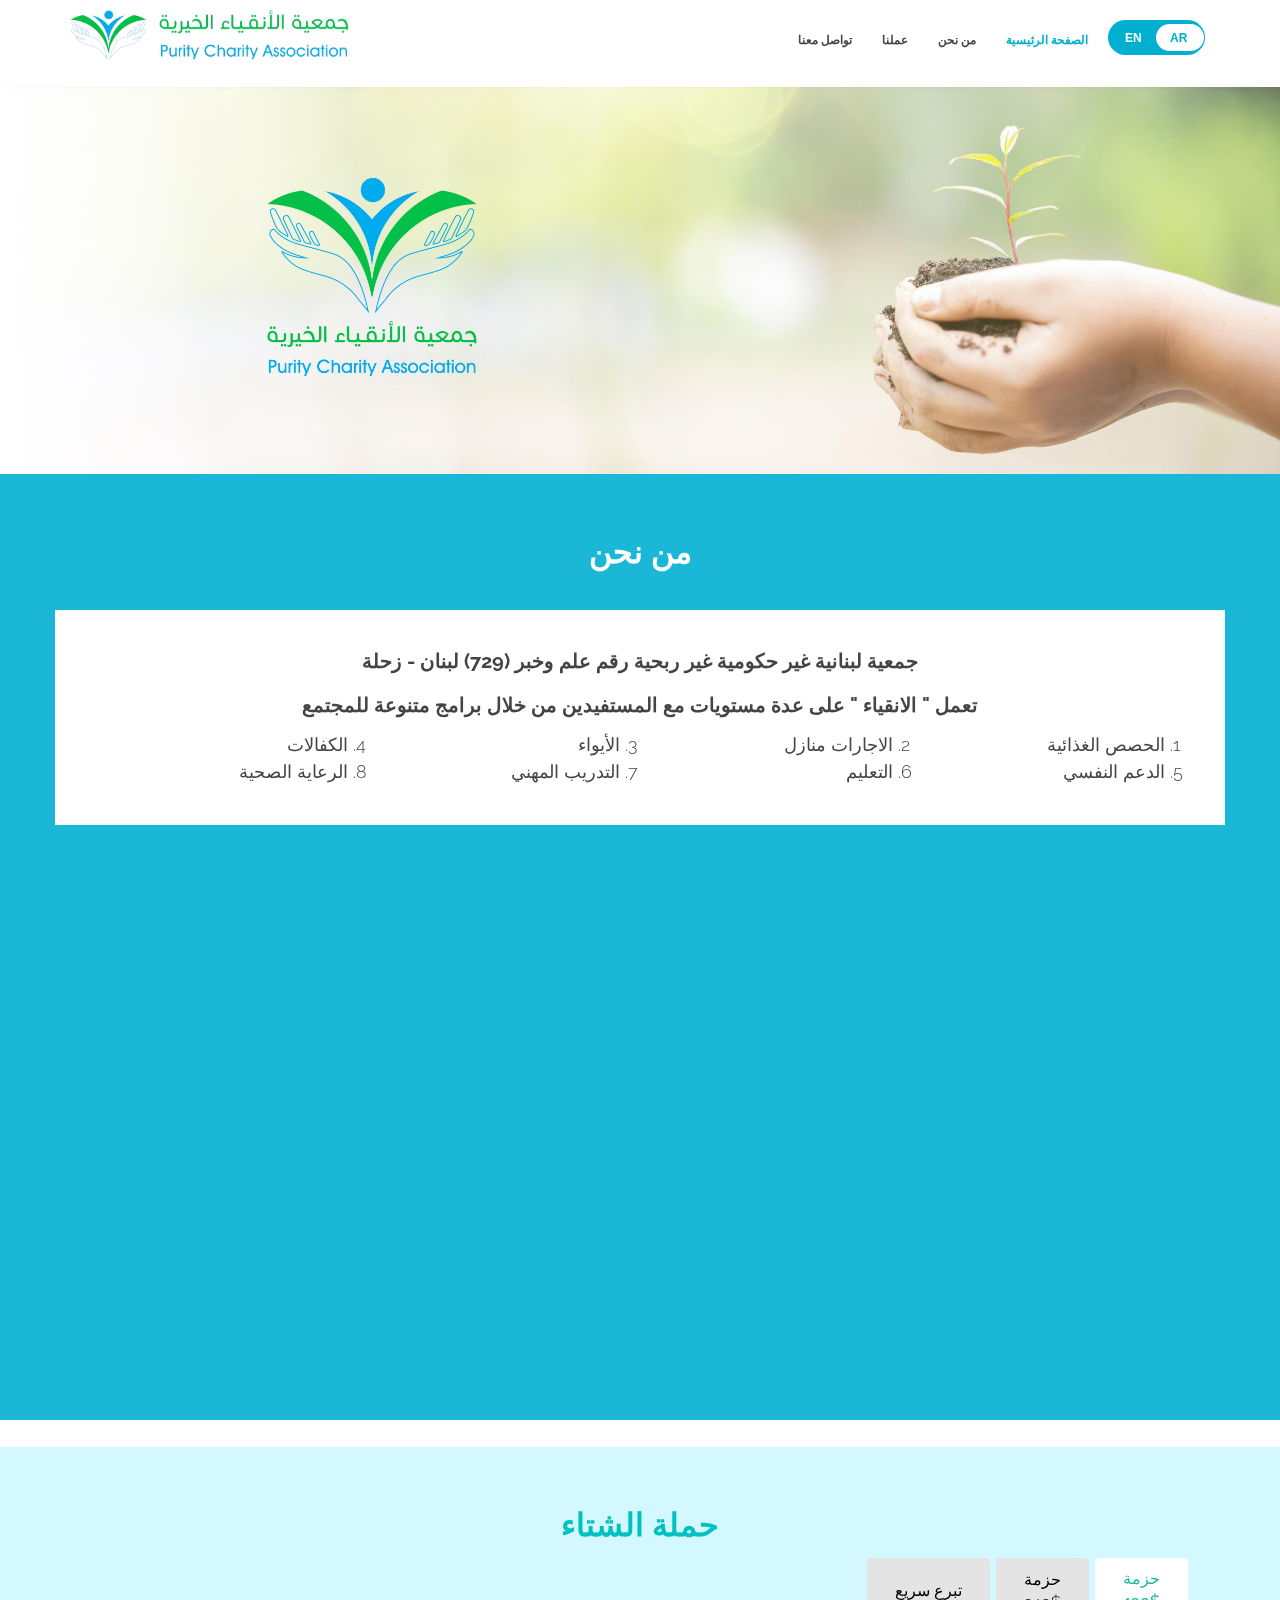
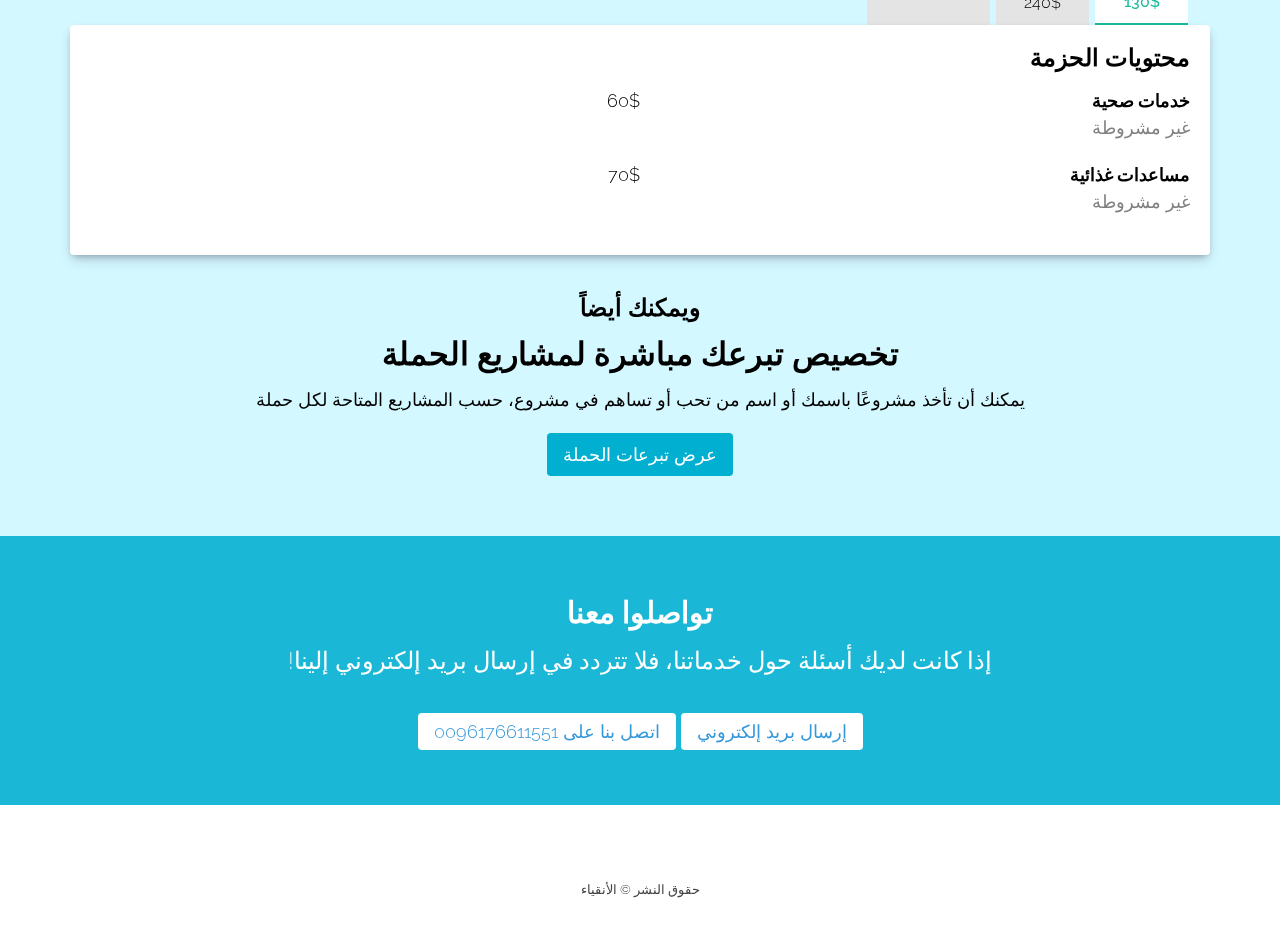
==== commit 40e4b3a3: "Update padding and add new styles for description, flex containers, and image containers and AOS for" ====
--- a/arabic.html
+++ b/arabic.html
@@ -14,6 +14,7 @@
 	<link rel="stylesheet" href="assets/css/animate.min.css">
 	<link rel="stylesheet" href="assets/css/font-awesome.min.css" />
 	<link rel="stylesheet" href="assets/css/style.css" />
+	<link rel="stylesheet" href="https://unpkg.com/aos@2.3.1/dist/aos.css">
 
 	<!-- Fonts -->
 	<link href="http://fonts.googleapis.com/css?family=Raleway:200,300,400,500,600,700,800" rel="stylesheet"
@@ -29,7 +30,7 @@
 	<link rel="shortcut icon" href="#">
 </head>
 
-<body>
+<body style="font-size:large">
 	<!-- Begin Hero Bg -->
 	<div id="parallax">
 	</div>
@@ -63,7 +64,7 @@
 						<a href="#contactarea">تواصل معنا</a>
 					</li>
 					<li>
-						<a href="#gallery">عملنا</a>
+						<a href="#winter">عملنا</a>
 					</li>
 					<li>
 						<a href="#about">من نحن</a>
@@ -90,114 +91,90 @@
 		<div class="wrapsection">
 			<div class="parallax-overlay" style="background-color: #01b0d1;opacity:0.9;"></div>
 			<div class="container">
+				<h2 style="display:flex; justify-content:center; margin-bottom:4rem">من نحن</h2>
 				<div class="row">
-					<div class="col-md-12">
-						<!-- Title -->
-						<div class="maintitle">
-							<h3 class="section-title" style="letter-spacing: 0; margin-bottom: 5rem;"><strong>أهداف الجمعية </strong>
-							</h3>
-						</div>
-					</div>
-					<div class="col-md-4 col-sm-6">
-						<div class="service-box wow zoomIn" data-wow-duration="1.5s" data-wow-delay="0.1s">
-							<h3>من نحن</h3>
-							<div class="text-right">
-								<p class="text-right">
-									جمعية لبنانية غير حكومية غير ربحية رقم علم وخبر (729) لبنان - زحلة <br> تعمل " الانقياء " على عدة
-									مستويات مع المستفيدين من خلال برامج متنوعة للمجتمع
-								<ol dir="rtl">
-									<li>
-										الحصص الغذائية
-									</li>
-									<li>
-										الاجارات منازل
-									</li>
-									<li>
-										الأيواء
-									</li>
-									<li>
-										الكفالات
-									</li>
-									<li>
-										الدعم النفسي
-									</li>
-									<li>
-									 التعليم
-									</li>
-									<li>
-									 التدريب المهني
-									</li>
-									<li>
-										الرعاية الصحية
-									</li>
-
-								</ol>
-								</p>
-								<!-- <p style="text-align: right;">
-									تقوم جمعية الانقياء بدعم المجتمع المحلي بكافة أطيافه من خلال الأنشطة التي تدعم وترفع سويّة المجتمع،
-									وذلك من خلال الأهداف التالية التي رسمتها
-								</p>
-								<p style="text-align: right;">تعمل "الانقياء" على عدة مستويات مع المستفيدين من خلال برامج متنوعة للمجتمع والأُسر وللرجال وللنساء
-									وللأطفال على حدٍ سواء بحيث تكون برامجها متكاملة تغطي كافة طبقات وشرائح المجتمع.
-								</p> -->
-							</div>
-						</div>
-					</div>
-					<div class="col-md-4">
-						<!-- <a href="./assets/img/05.jpg"> -->
-							<img src="./assets/img/05.jpg" alt="" class="image-responsive">
-							<div class="description">
-								<span class="caption" style="float: right;">مساعدات <b>غذائية </b></span>
-								<div class="clearfix"></div>
-							</div>
-						<!-- </a> -->
-					</div>
-					<div class="col-md-4">
-						<!-- <a href="./assets/img/04.jpg"> -->
-							<img src="./assets/img/04.jpg" alt="" class="image-responsive">
-							<div class="description">
-								<span class="caption" style="float: right;">مساعدات <b>مالية</b></span>
-								<div class="clearfix"></div>
-							</div>
-						<!-- </a> -->
-					</div>
-					
-					<div class="col-md-4">
-						<!-- <a href="./assets/img/03.jpg"> -->
-							<img src="./assets/img/03.jpg" alt="" class="image-responsive">
-							<div class="description">
-								<span class="caption" style="float: right;">الحصول على <b> التعليم</b></span>
-								<div class="clearfix"></div>
-							</div>
-						<!-- </a> -->
-					</div>
-										<div class="col-md-4">
-						<!-- <a href="./assets/img/01.jpg"> -->
-							<img src="./assets/img/01.jpg" alt="" class="image-responsive">
-							<div class="description">
-								<span class="caption" style="float: right;">التدريب <b>المهني</b></span>
-								<div class="clearfix"></div>
-							</div>
-						<!-- </a> -->
-					</div>
-	
-					<div class="col-md-4">
-						<!-- <a href="./assets/img/06.jpg"> -->
-							<img src="./assets/img/06.jpg" alt="" class="image-responsive">
-							<div class="description">
-								<span class="caption" style="float: right;">هبات <b>عينيّة</b></span>
-								<div class="clearfix"></div>
-							</div>
-						<!-- </a> -->
-					</div>
-					<div class="col-md-4">
-						<!-- <a href="./assets/img/02.jpg"> -->
-							<img src="./assets/img/02.jpg" alt="" class="image-responsive">
-							<div class="description">
-								<span class="caption" style="float: right;">مساعدات <b>طبية</b></span>
-								<div class="clearfix"></div>
-							</div>
-						<!-- </a> -->
+					<div class="service-box wow zoomIn">
+						<p>
+							<h4>
+								جمعية لبنانية غير حكومية غير ربحية رقم علم وخبر (729) لبنان - زحلة <br><br> تعمل " الانقياء " على عدة
+								مستويات مع المستفيدين من خلال برامج متنوعة للمجتمع
+							</h4>
+							<ol class="ol-flex-container">
+								<li>
+									الحصص الغذائية
+								</li>
+								<li>
+									الاجارات منازل
+								</li>
+								<li>
+									الأيواء
+								</li>
+								<li>
+									الكفالات
+								</li>
+								<li>
+									الدعم النفسي
+								</li>
+								<li>
+									التعليم
+								</li>
+								<li>
+									التدريب المهني
+								</li>
+								<li>
+									الرعاية الصحية
+								</li>
+							</ol>
+						</p>
+
+					</div>
+				</div>
+
+				<div style="display: flex;flex-wrap: wrap; justify-content: center; flex-direction:row">
+					<div class="image-container" data-aos="fade-up">
+						<img src="./assets/img/05.jpg" alt="" class="image-responsive">
+						<div class="description">
+							<span class="caption" style="float: right;">مساعدات <b>غذائية </b></span>
+							<div class="clearfix"></div>
+						</div>
+					</div>
+					<div class="image-container" data-aos="fade-up">
+						<img src="./assets/img/04.jpg" alt="" class="image-responsive">
+						<div class="description">
+							<span class="caption" style="float: right;">مساعدات <b>مالية</b></span>
+							<div class="clearfix"></div>
+						</div>
+					</div>
+
+					<div class="image-container" data-aos="fade-up">
+						<img src="./assets/img/03.jpg" alt="" class="image-responsive">
+						<div class="description">
+							<span class="caption" style="float: right;">الحصول على <b> التعليم</b></span>
+							<div class="clearfix"></div>
+						</div>
+					</div>
+
+					<div class="image-container" data-aos="fade-up">
+						<img src="./assets/img/01.jpg" alt="" class="image-responsive">
+						<div class="description">
+							<span class="caption" style="float: right;">التدريب <b>المهني</b></span>
+							<div class="clearfix"></div>
+						</div>
+					</div>
+
+					<div class="image-container" data-aos="fade-up">
+						<img src="./assets/img/06.jpg" alt="" class="image-responsive">
+						<div class="description">
+							<span class="caption" style="float: right;">هبات <b>عينيّة</b></span>
+							<div class="clearfix"></div>
+						</div>
+					</div>
+					<div class="image-container" data-aos="fade-up">
+						<img src="./assets/img/02.jpg" alt="" class="image-responsive">
+						<div class="description">
+							<span class="caption" style="float: right;">مساعدات <b>طبية</b></span>
+							<div class="clearfix"></div>
+						</div>
 					</div>
 				</div>
 			</div>
@@ -214,215 +191,9 @@
 		</div>
 	</section>
 	
-	<!-- Text Carousel
-	================================================== -->
-	<!-- <section id="slider" class="parallax section" style="background-image: url(http://themepush.com/demo/runcharity/assets/img/4.jpg);">
-<div class="wrapsection">
-	<div class="container">
-		<div class="row">
-			<div class="col-md-12">
-				<div id="Carousel" class="carousel slide">
-					<ol class="carousel-indicators">
-						<li data-target="#Carousel" data-slide-to="0" class="active"></li>
-						<li data-target="#Carousel" data-slide-to="1"></li>
-						<li data-target="#Carousel" data-slide-to="2"></li>
-					</ol>
-					<div class="carousel-inner">
-						<div class="item active">
-							<blockquote>
-								<p class="lead">
-									You have not lived today until you have done something for someone who can never repay you.
-								</p>
-								<small>John Bunyan, Marathon</small>
-							</blockquote>
-						</div>
-						<div class="item">
-							<blockquote>
-								<p class="lead">
-									The simplest acts of kindness are by far more powerful then a thousand heads bowing in prayer.
-								</p>
-								<small>Mahatma Gandhi</small>
-							</blockquote>
-						</div>
-						<div class="item">
-							<blockquote>
-								<p class="lead">
-									There is no exercise better for the heart than reaching down and lifting people up.
-								</p>
-								<small>John Holmes, Organizer</small>
-							</blockquote>
-						</div>
-					</div>
-					<a class="left carousel-control" href="#Carousel" data-slide="prev">
-					<span class="glyphicon glyphicon-chevron-left"></span>
-					</a>
-					<a class="right carousel-control" href="#Carousel" data-slide="next">
-					<span class="glyphicon glyphicon-chevron-right"></span>
-					</a>
-				</div>
-			</div>
-		</div>
-	</div>
-</div>
-</section> -->
-	<!-- FAQ
-	================================================== -->
-	<!-- <section id="faq" class="section">
-<div class="wrapsection">
-	<div class="container">
-		<div class="row">
-			<div class="col-md-12 sol-sm-12">
-				<div class="maintitle">
-					<h3 class="section-title">Conditions of <span class="wow bounceInRight">Participation</span></h3>
-					<p class="lead">
-						Sed gravida, tortor in tincidunt sagittis, ligula lacus ultrices justo, sed mattis sem sem ut ex. Ut nunc elit, auctor et quam sit amet, convallis purus.
-					</p>
-				</div>
-			</div>
-		</div>
-		<div class="row">
-			<div class="col-md-4 col-sm-12">
-				<div class="faq-block wow bounceInDown" data-wow-duration="1.5s" data-wow-delay="0s">
-					<div class="panel-group">
-						<div class="panel panel-default">
-							<div class="panel-heading">
-								<h4 class="panel-title">
-								<a data-toggle="collapse" data-parent="#accordion" href="#collapseOne">
-								How old can I be? </a>
-								</h4>
-							</div>
-							<div id="collapseOne" class="panel-collapse collapse">
-								<div class="panel-body">
-									 How old. This is the detailed answer. It is a long established fact that a reader will be distracted by the readable content of a page when looking at its layout.
-								</div>
-							</div>
-						</div>
-						<div class="panel panel-default">
-							<div class="panel-heading">
-								<h4 class="panel-title">
-								<a data-toggle="collapse" data-parent="#accordion" href="#collapseTwo">
-								Can we donate clothes? </a>
-								</h4>
-							</div>
-							<div id="collapseTwo" class="panel-collapse collapse">
-								<div class="panel-body">
-									 Can we? This is the detailed answer. It is a long established fact that a reader will be distracted by the readable content of a page when looking at its layout.
-								</div>
-							</div>
-						</div>
-						<div class="panel panel-default">
-							<div class="panel-heading">
-								<h4 class="panel-title">
-								<a data-toggle="collapse" data-parent="#accordion" href="#collapseThree">
-								How many miles to run ? </a>
-								</h4>
-							</div>
-							<div id="collapseThree" class="panel-collapse collapse">
-								<div class="panel-body">
-									 So how many. This is the detailed answer. It is a long established fact that a reader will be distracted by the readable content of a page when looking at its layout.
-								</div>
-							</div>
-						</div>
-					</div>
-				</div>
-			</div>
-			<div class="col-md-4 col-sm-12">
-				<div class="faq-block wow bounceInDown" data-wow-duration="1.5s" data-wow-delay="0.1s">
-					<div class="panel-group">
-						<div class="panel panel-default">
-							<div class="panel-heading">
-								<h4 class="panel-title">
-								<a data-toggle="collapse" data-parent="#accordion" href="#collapseFour">
-								Can we show sponsors? </a>
-								</h4>
-							</div>
-							<div id="collapseFour" class="panel-collapse collapse">
-								<div class="panel-body">
-									 Sponsors. This is the detailed answer. It is a long established fact that a reader will be distracted by the readable content of a page when looking at its layout.
-								</div>
-							</div>
-						</div>
-						<div class="panel panel-default">
-							<div class="panel-heading">
-								<h4 class="panel-title">
-								<a data-toggle="collapse" data-parent="#accordion" href="#collapseFive">
-								Are there free drinks? </a>
-								</h4>
-							</div>
-							<div id="collapseFive" class="panel-collapse collapse">
-								<div class="panel-body">
-									 Drinks. This is the detailed answer. It is a long established fact that a reader will be distracted by the readable content of a page when looking at its layout.
-								</div>
-							</div>
-						</div>
-						<div class="panel panel-default">
-							<div class="panel-heading">
-								<h4 class="panel-title">
-								<a data-toggle="collapse" data-parent="#accordion" href="#collapseSix">
-								Is medical exam free ? </a>
-								</h4>
-							</div>
-							<div id="collapseSix" class="panel-collapse collapse">
-								<div class="panel-body">
-									 Medical. This is the detailed answer. It is a long established fact that a reader will be distracted by the readable content of a page when looking at its layout.
-								</div>
-							</div>
-						</div>
-					</div>
-				</div>
-			</div>
-			<div class="col-md-4 col-sm-12">
-				<div class="faq-block wow bounceInDown" data-wow-duration="1.5s" data-wow-delay="0.2s">
-					<div class="panel-group">
-						<div class="panel panel-default">
-							<div class="panel-heading">
-								<h4 class="panel-title">
-								<a data-toggle="collapse" data-parent="#accordion" href="#collapseSeven">
-								Do you help with passport? </a>
-								</h4>
-							</div>
-							<div id="collapseSeven" class="panel-collapse collapse">
-								<div class="panel-body">
-									 Passport. This is the detailed answer. It is a long established fact that a reader will be distracted by the readable content of a page when looking at its layout.
-								</div>
-							</div>
-						</div>
-						<div class="panel panel-default">
-							<div class="panel-heading">
-								<h4 class="panel-title">
-								<a data-toggle="collapse" data-parent="#accordion" href="#collapseEight">
-								What routes should one follow? </a>
-								</h4>
-							</div>
-							<div id="collapseEight" class="panel-collapse collapse">
-								<div class="panel-body">
-									 Routes. This is the detailed answer. It is a long established fact that a reader will be distracted by the readable content of a page when looking at its layout.
-								</div>
-							</div>
-						</div>
-						<div class="panel panel-default">
-							<div class="panel-heading">
-								<h4 class="panel-title">
-								<a data-toggle="collapse" data-parent="#accordion" href="#collapseNine">
-								Do I have to pay a tax? </a>
-								</h4>
-							</div>
-							<div id="collapseNine" class="panel-collapse collapse">
-								<div class="panel-body">
-									 Tax. This is the detailed answer. It is a long established fact that a reader will be distracted by the readable content of a page when looking at its layout.
-								</div>
-							</div>
-						</div>
-					</div>
-				</div>
-			</div>
-		</div>
-	</div>
-</div>
-</section> -->
 	<!-- Random
 	================================================== -->
-	<section class="whitecolor parallax section" dir="rtl">
+	<section id="winter" class="whitecolor parallax section" dir="rtl">
 		<div class="wrapsection">
 			<div class="parallax-overlay" style="background-color: #cff7ff; opacity: 0.9;"></div>
 			<div class="container">
@@ -459,7 +230,7 @@
 							</div>
 							<p style="flex: 1;">60$</p>
 						</div>
-							
+
 						<div style="display: flex; justify-content:space-between; margin-bottom: 2rem">
 							<div style="flex: 1;">
 								<p style="margin-bottom:0; font-weight: 600;">مساعدات غذائية</p>
@@ -477,7 +248,7 @@
 							</div>
 							<p style="flex: 1;">120$</p>
 						</div>
-							
+
 						<div style="display: flex; justify-content:space-between; margin-bottom: 2rem">
 							<div style="flex: 1;">
 								<p style="margin-bottom:0; font-weight: 600;">ايواء</p>
@@ -489,18 +260,18 @@
 					<div id="tab2" class="tab-pane fade">
 						<h3>اختر مبلغ التبرع</h3>
 						<div style="display: flex; justify-content:space-around">
-								<div class="donation-button active">
-									25$
-								</div>
-								<div class="donation-button">
-									50$
-								</div>
-								<div class="donation-button">
-									100$
-								</div>
-								<div class="donation-button">
-									500$
-								</div>
+							<div class="donation-button active">
+								25$
+							</div>
+							<div class="donation-button">
+								50$
+							</div>
+							<div class="donation-button">
+								100$
+							</div>
+							<div class="donation-button">
+								500$
+							</div>
 						</div>
 						<input class="donation-input" type="number" placeholder="مبلغ أخرى ">
 						<p style="margin-top: 1rem;">سيتخصص هذا التبرع لبعض مشاريع الحملة.</p>
@@ -579,6 +350,7 @@
 	<script src="assets/js/jquery.magnific-popup.min.js"></script>
 	<script src="assets/js/validate.js"></script>
 	<script src="assets/js/common.js"></script>
+	<script src="https://unpkg.com/aos@2.3.1/dist/aos.js"></script>
 </body>
 
-</html>
+</html>--- a/assets/css/style.css
+++ b/assets/css/style.css
@@ -1177,8 +1177,8 @@
 	
 }
 .wrapsection {  
-    padding-top:140px;
-	padding-bottom:140px;
+    padding-top: 6rem;
+		padding-bottom: 6rem;
     position: relative;
   }
 
@@ -1434,4 +1434,69 @@
 
 input.check-toggle-round-flat:checked + label:after {
   margin-left: 44px;
+}
+
+.description {
+	position: absolute;
+	bottom: 2rem;
+	right: 0;
+	width: 100%;
+	background: #115e0e8b;
+	padding: 1rem;
+}
+
+.ol-flex-container{
+	display: flex;
+  flex-wrap: wrap;
+  direction: rtl;
+}
+
+.ol-flex-container li{
+	flex: 1 0 25%; /* grow, shrink, basis */
+  text-align: right;
+}
+
+.ltr-ol-flex-container {
+	display: flex;
+	flex-wrap: wrap;
+	direction: ltr;
+}
+
+.ltr-ol-flex-container li {
+	flex: 1 0 25%; /* grow, shrink, basis */
+	text-align: left;
+}
+.image-container{
+	position: relative;
+	overflow: hidden;
+	margin: 1rem;
+	padding: 0;
+	border-radius: 4px;
+	flex: 0 0 100%;
+	width: 100%;
+}
+
+
+.service-box.wow.zoomIn {
+	visibility: visible !important;
+	-webkit-animation: zoomIn 0.5s;
+	-moz-animation: zoomIn 0.5s;
+	-o-animation: zoomIn 0.5s;
+	animation: zoomIn 0.5s;
+
+	padding: 2rem 
+}
+
+@media screen and (min-width: 768px) {
+	.image-container{
+		flex: 0 0 45%
+	}
+	
+}
+
+@media screen and (min-width: 992px) {
+	.image-container{
+		flex: 0 0 30%
+	}
+	
 }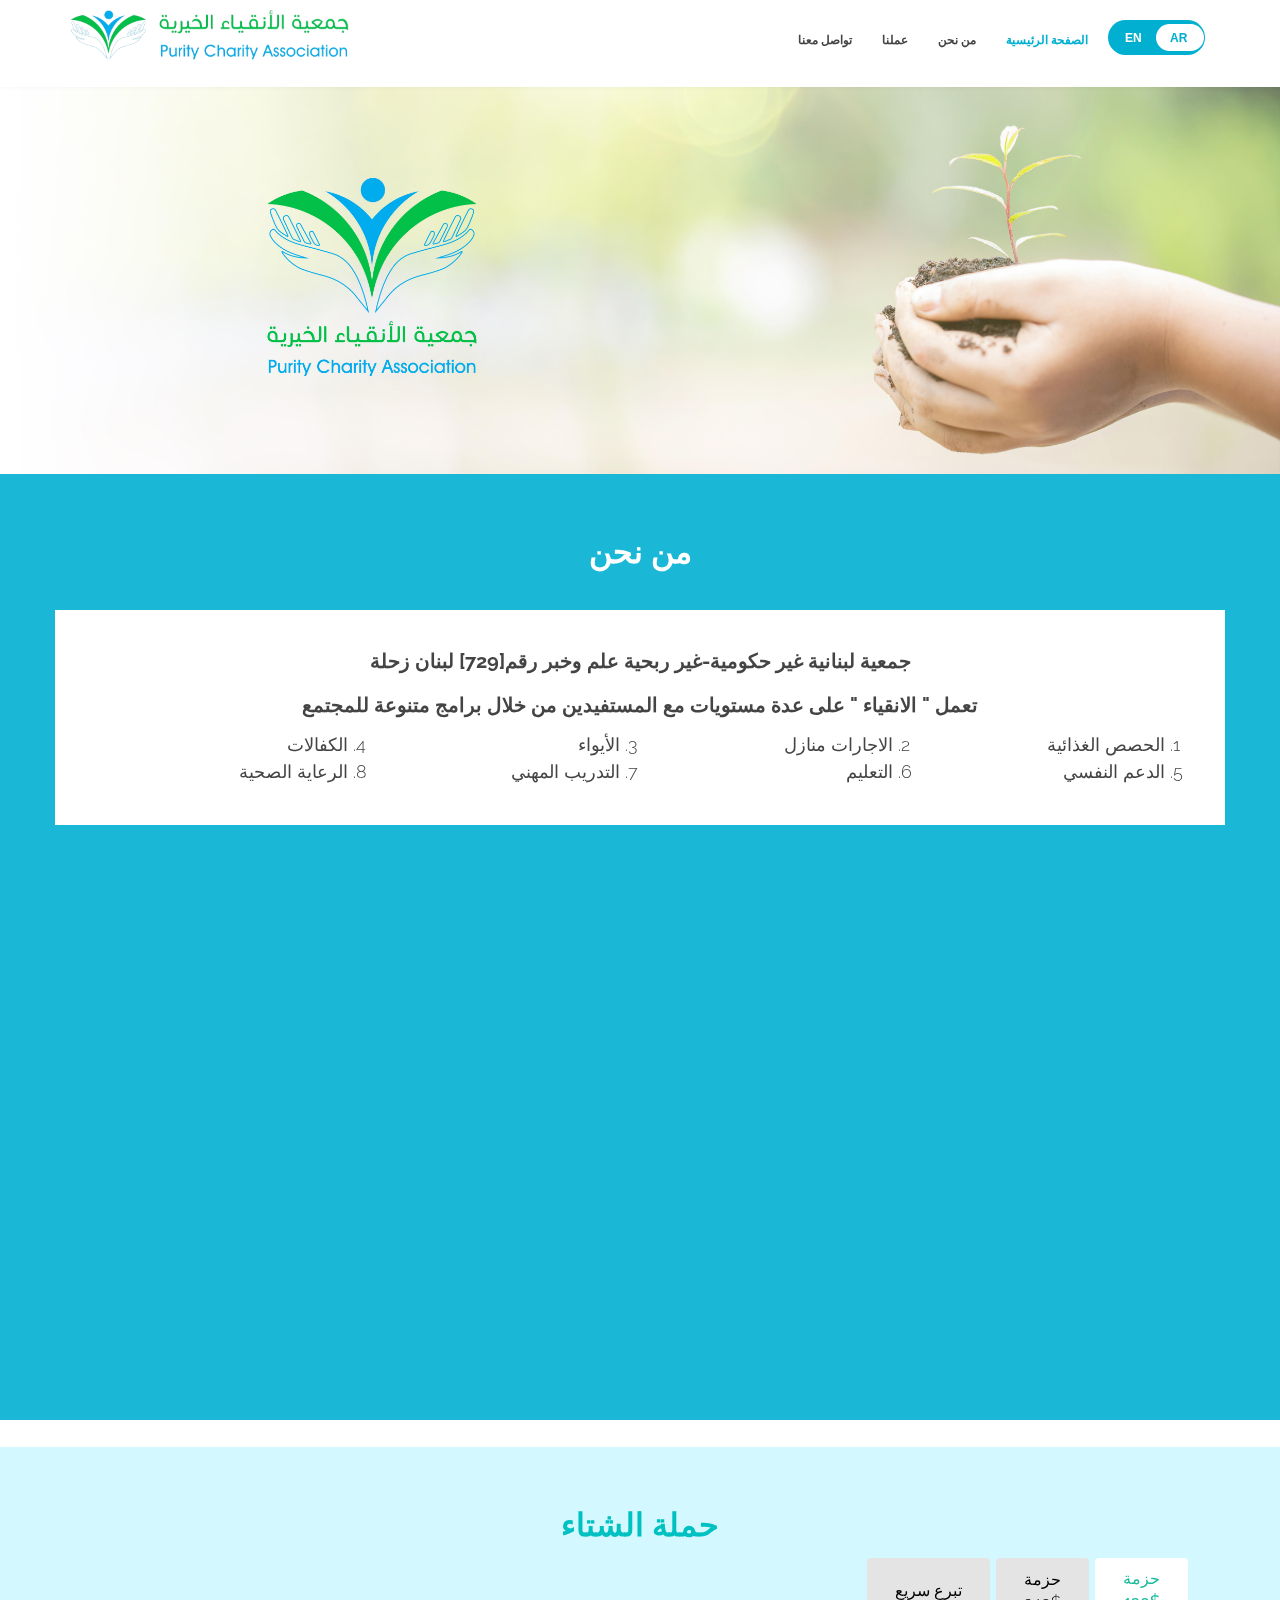
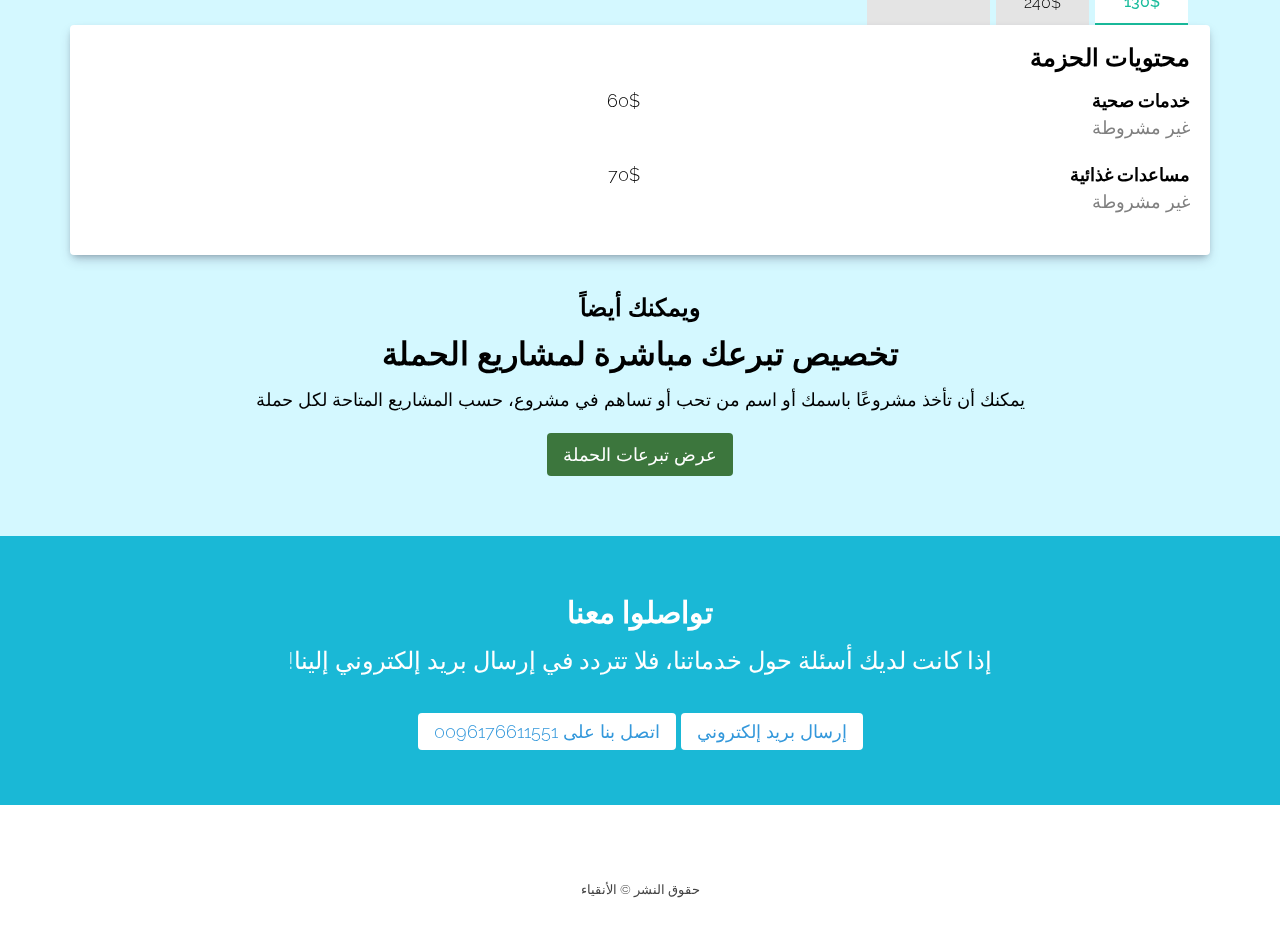
==== commit 1d94c9dd: "Update arabic.html" ====
--- a/arabic.html
+++ b/arabic.html
@@ -96,7 +96,7 @@
 					<div class="service-box wow zoomIn">
 						<p>
 							<h4>
-								جمعية لبنانية غير حكومية غير ربحية رقم علم وخبر (729) لبنان - زحلة <br><br> تعمل " الانقياء " على عدة
+								جمعية لبنانية غير حكومية-غير ربحية علم وخبر رقم[729] لبنان زحلة <br><br> تعمل " الانقياء " على عدة
 								مستويات مع المستفيدين من خلال برامج متنوعة للمجتمع
 							</h4>
 							<ol class="ol-flex-container">
@@ -353,4 +353,4 @@
 	<script src="https://unpkg.com/aos@2.3.1/dist/aos.js"></script>
 </body>
 
-</html>+</html>
--- a/assets/css/style.css
+++ b/assets/css/style.css
@@ -464,7 +464,7 @@
 }
 
 .donation-submit {
-	background-color: #01b0d1;
+	background-color: #3c763d;
 	color: white;
 	padding: 8px 16px;
 	border-radius: 4px;
@@ -1452,7 +1452,7 @@
 }
 
 .ol-flex-container li{
-	flex: 1 0 25%; /* grow, shrink, basis */
+	flex: 1 0 100%; /* grow, shrink, basis */
   text-align: right;
 }
 
@@ -1463,9 +1463,10 @@
 }
 
 .ltr-ol-flex-container li {
-	flex: 1 0 25%; /* grow, shrink, basis */
+	flex: 0 0 100%; /* grow, shrink, basis */
 	text-align: left;
 }
+
 .image-container{
 	position: relative;
 	overflow: hidden;
@@ -1487,16 +1488,31 @@
 	padding: 2rem 
 }
 
+
+@media screen and (min-width: 450px) {
+
+	.ol-flex-container li, .ltr-ol-flex-container li {
+		flex: 1 0 50%; /* grow, shrink, basis */
+	}
+}
+
 @media screen and (min-width: 768px) {
 	.image-container{
 		flex: 0 0 45%
 	}
-	
+
+	.ol-flex-container li, .ltr-ol-flex-container li {
+		flex: 1 0 45%; /* grow, shrink, basis */
+	}
 }
 
 @media screen and (min-width: 992px) {
 	.image-container{
 		flex: 0 0 30%
 	}
+
+	.ol-flex-container li, .ltr-ol-flex-container li {
+		flex: 1 0 25%; /* grow, shrink, basis */
+	}
 	
 }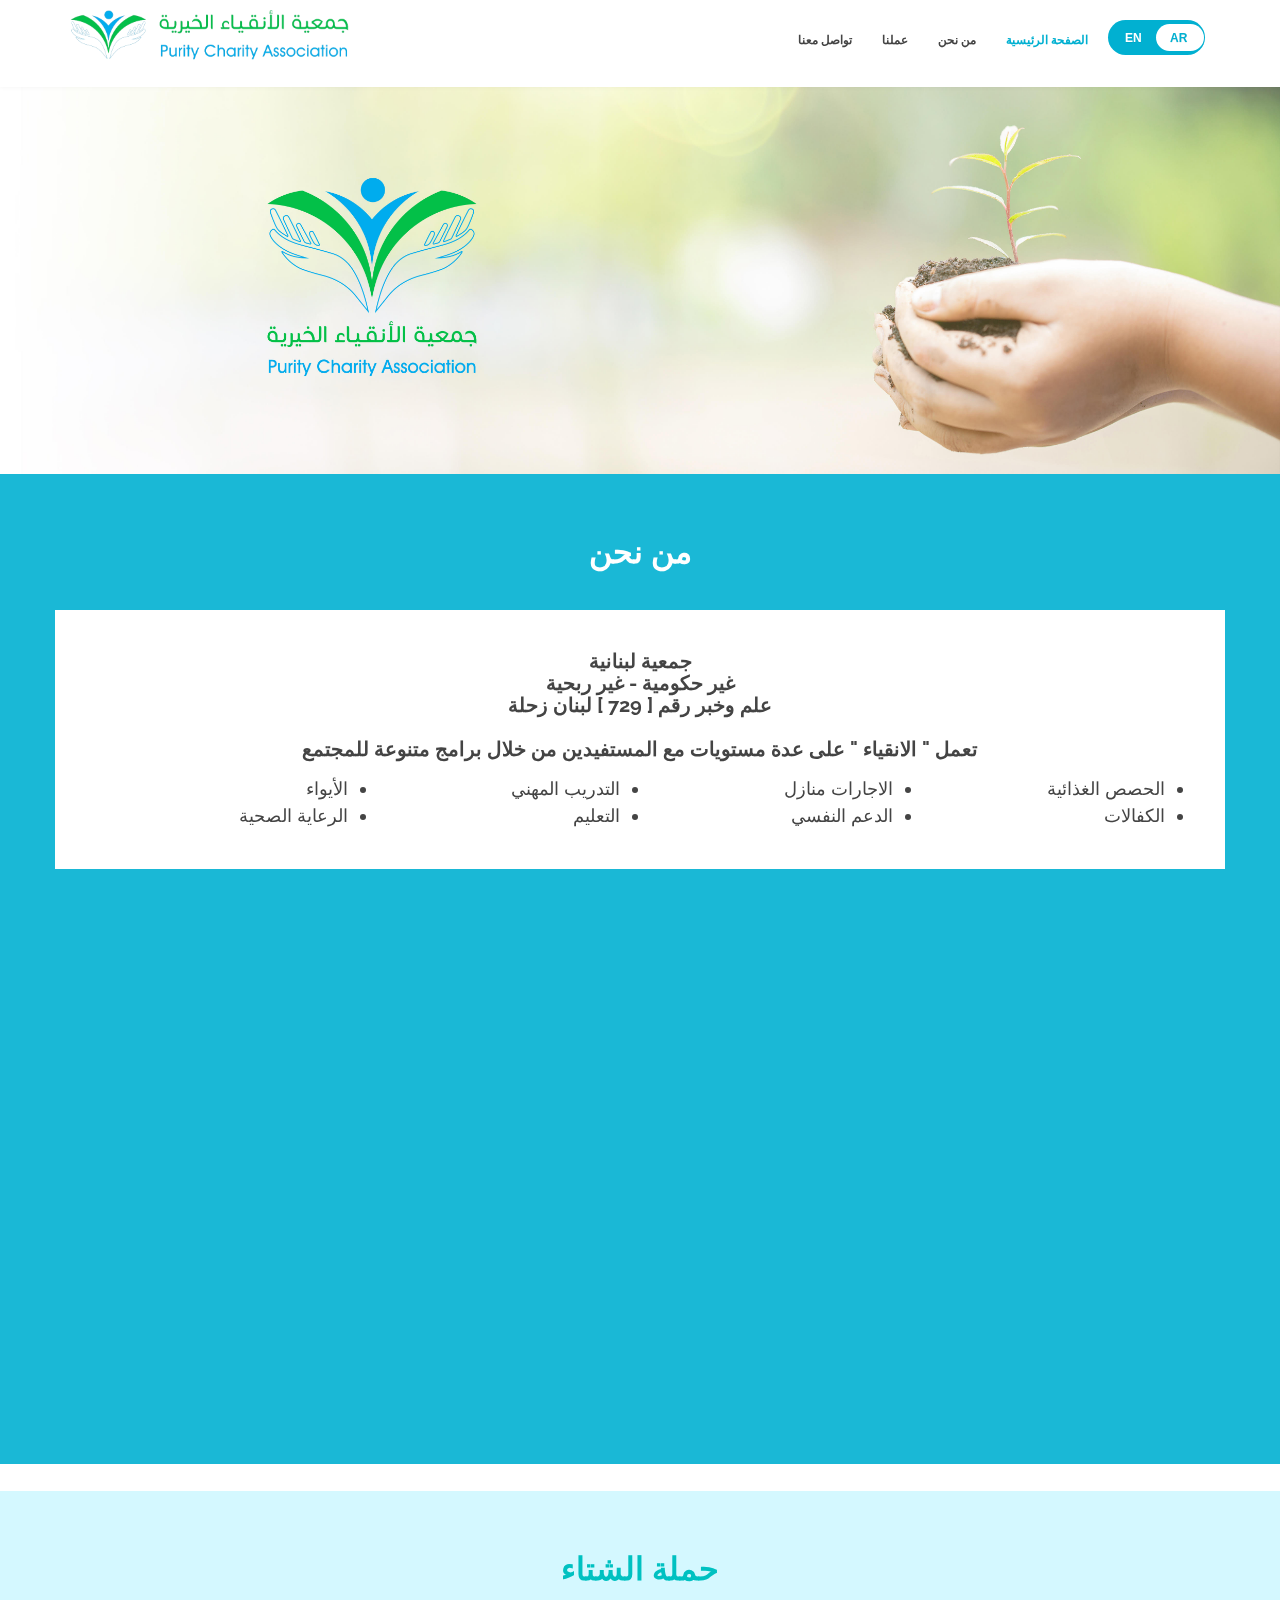
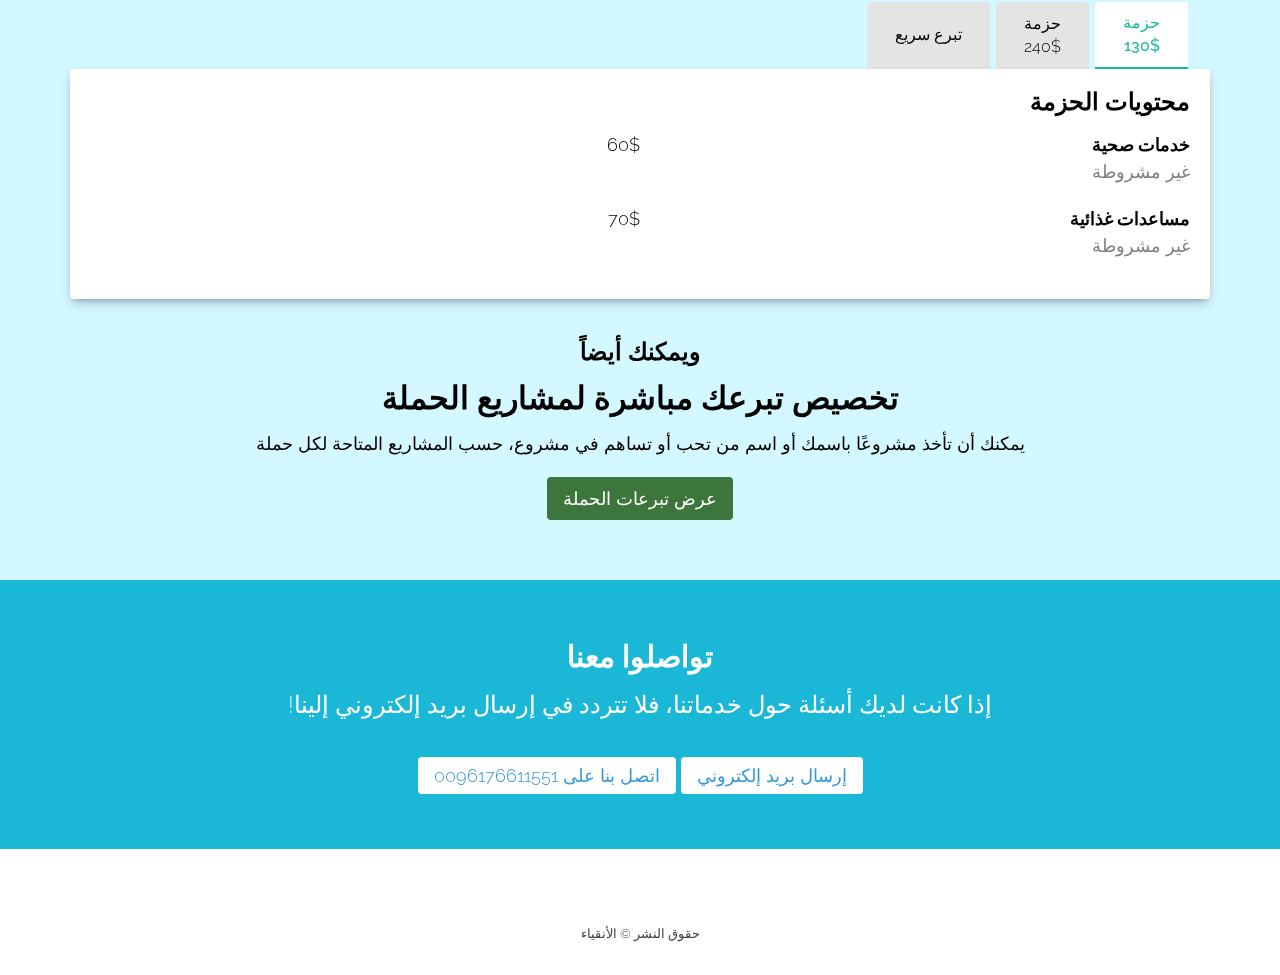
==== commit 850d2de1: "Update who are we section content" ====
--- a/arabic.html
+++ b/arabic.html
@@ -96,10 +96,15 @@
 					<div class="service-box wow zoomIn">
 						<p>
 							<h4>
-								جمعية لبنانية غير حكومية-غير ربحية علم وخبر رقم[729] لبنان زحلة <br><br> تعمل " الانقياء " على عدة
-								مستويات مع المستفيدين من خلال برامج متنوعة للمجتمع
+								جمعية لبنانية 
+								<br>
+								غير حكومية - غير ربحية 
+								<br>
+								علم وخبر رقم [ 729 ] لبنان زحلة
+								<br><br>
+								تعمل " الانقياء " على عدة مستويات مع المستفيدين من خلال برامج متنوعة للمجتمع
 							</h4>
-							<ol class="ol-flex-container">
+							<ul class="ol-flex-container">
 								<li>
 									الحصص الغذائية
 								</li>
@@ -107,6 +112,9 @@
 									الاجارات منازل
 								</li>
 								<li>
+									التدريب المهني
+								</li>
+								<li>
 									الأيواء
 								</li>
 								<li>
@@ -119,12 +127,9 @@
 									التعليم
 								</li>
 								<li>
-									التدريب المهني
-								</li>
-								<li>
 									الرعاية الصحية
 								</li>
-							</ol>
+							</ul>
 						</p>
 
 					</div>
@@ -353,4 +358,4 @@
 	<script src="https://unpkg.com/aos@2.3.1/dist/aos.js"></script>
 </body>
 
-</html>
+</html>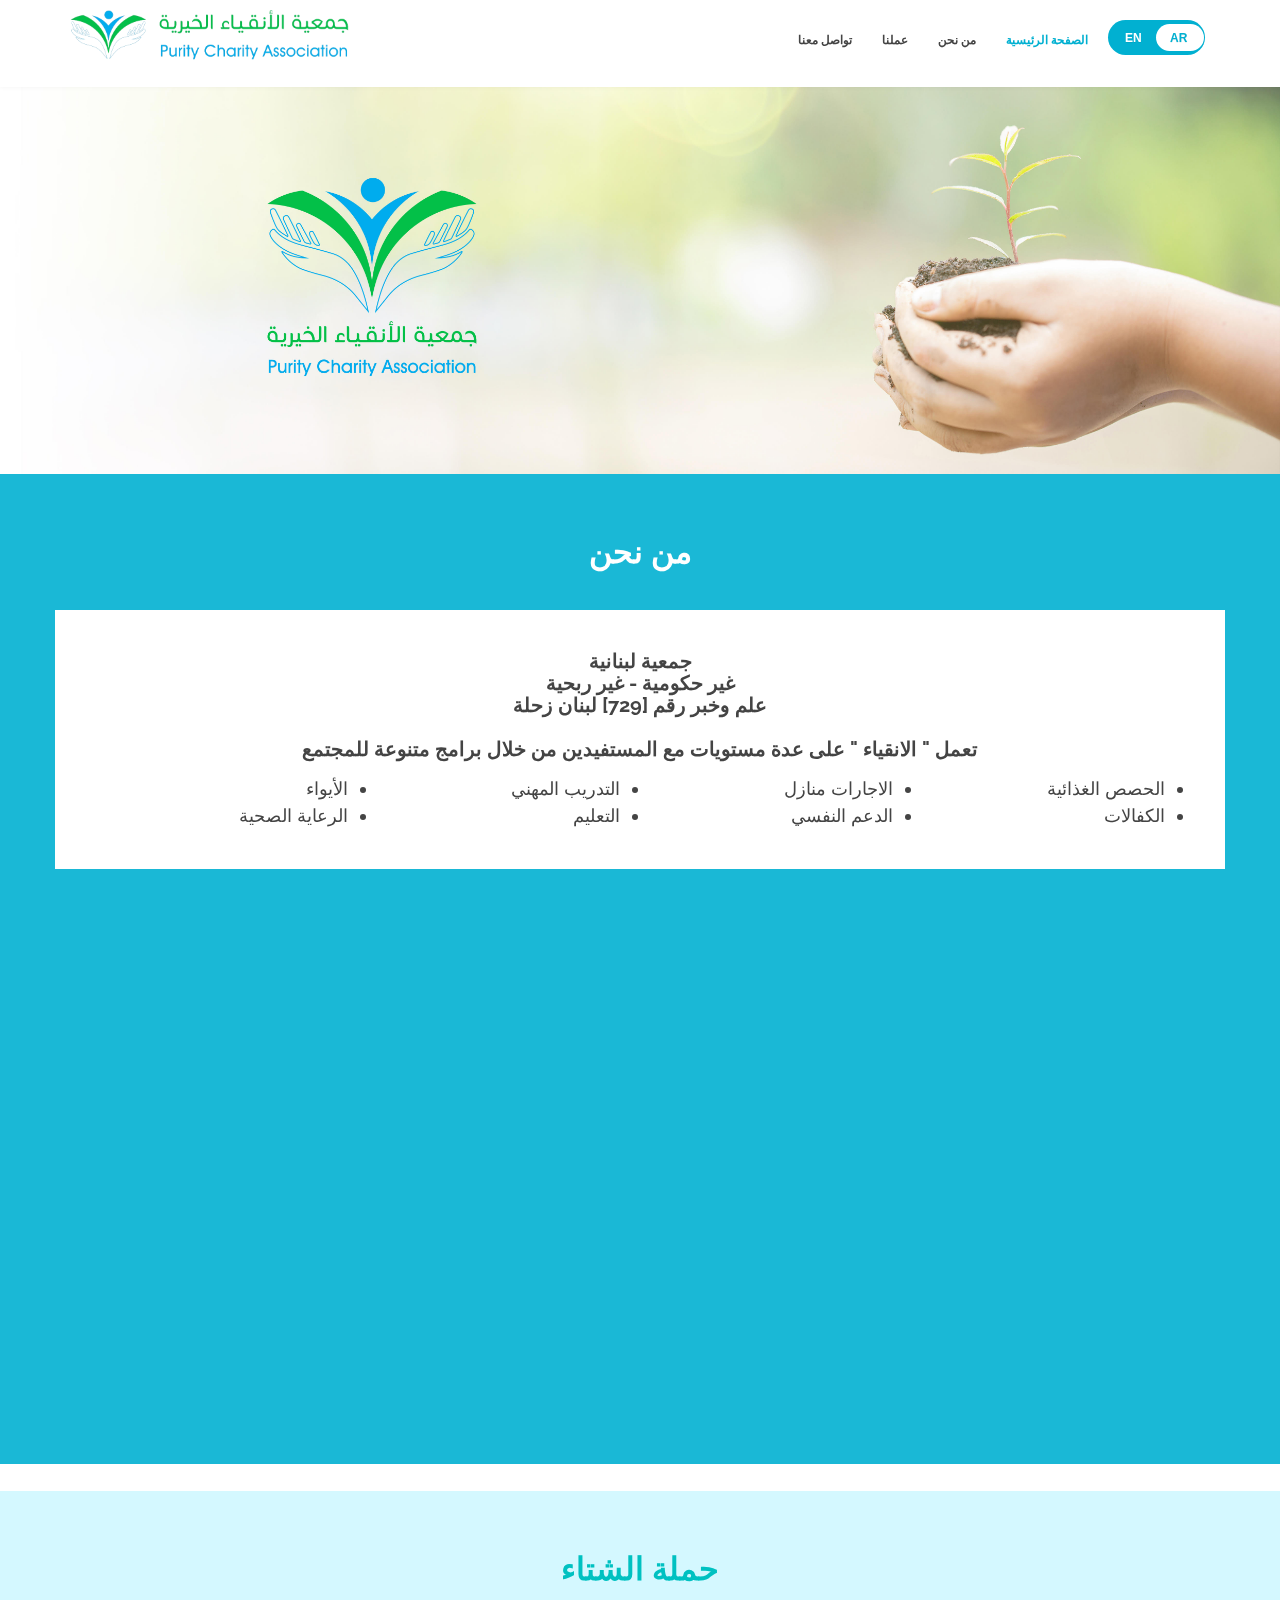
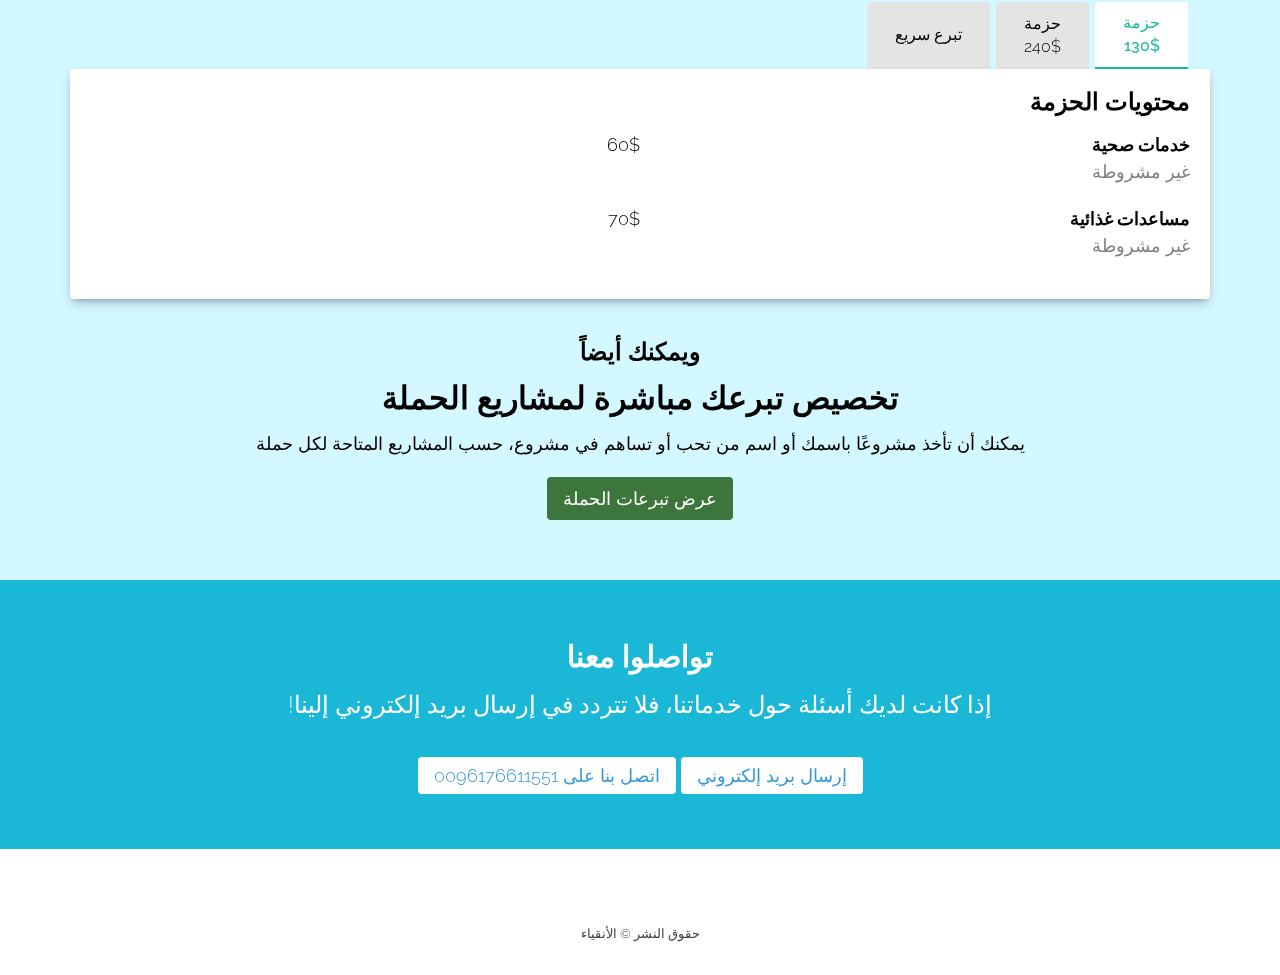
==== commit d5a817b4: "remove spacing from [##]" ====
--- a/arabic.html
+++ b/arabic.html
@@ -100,7 +100,7 @@
 								<br>
 								غير حكومية - غير ربحية 
 								<br>
-								علم وخبر رقم [ 729 ] لبنان زحلة
+								علم وخبر رقم [729] لبنان زحلة
 								<br><br>
 								تعمل " الانقياء " على عدة مستويات مع المستفيدين من خلال برامج متنوعة للمجتمع
 							</h4>
@@ -358,4 +358,4 @@
 	<script src="https://unpkg.com/aos@2.3.1/dist/aos.js"></script>
 </body>
 
-</html>+</html>
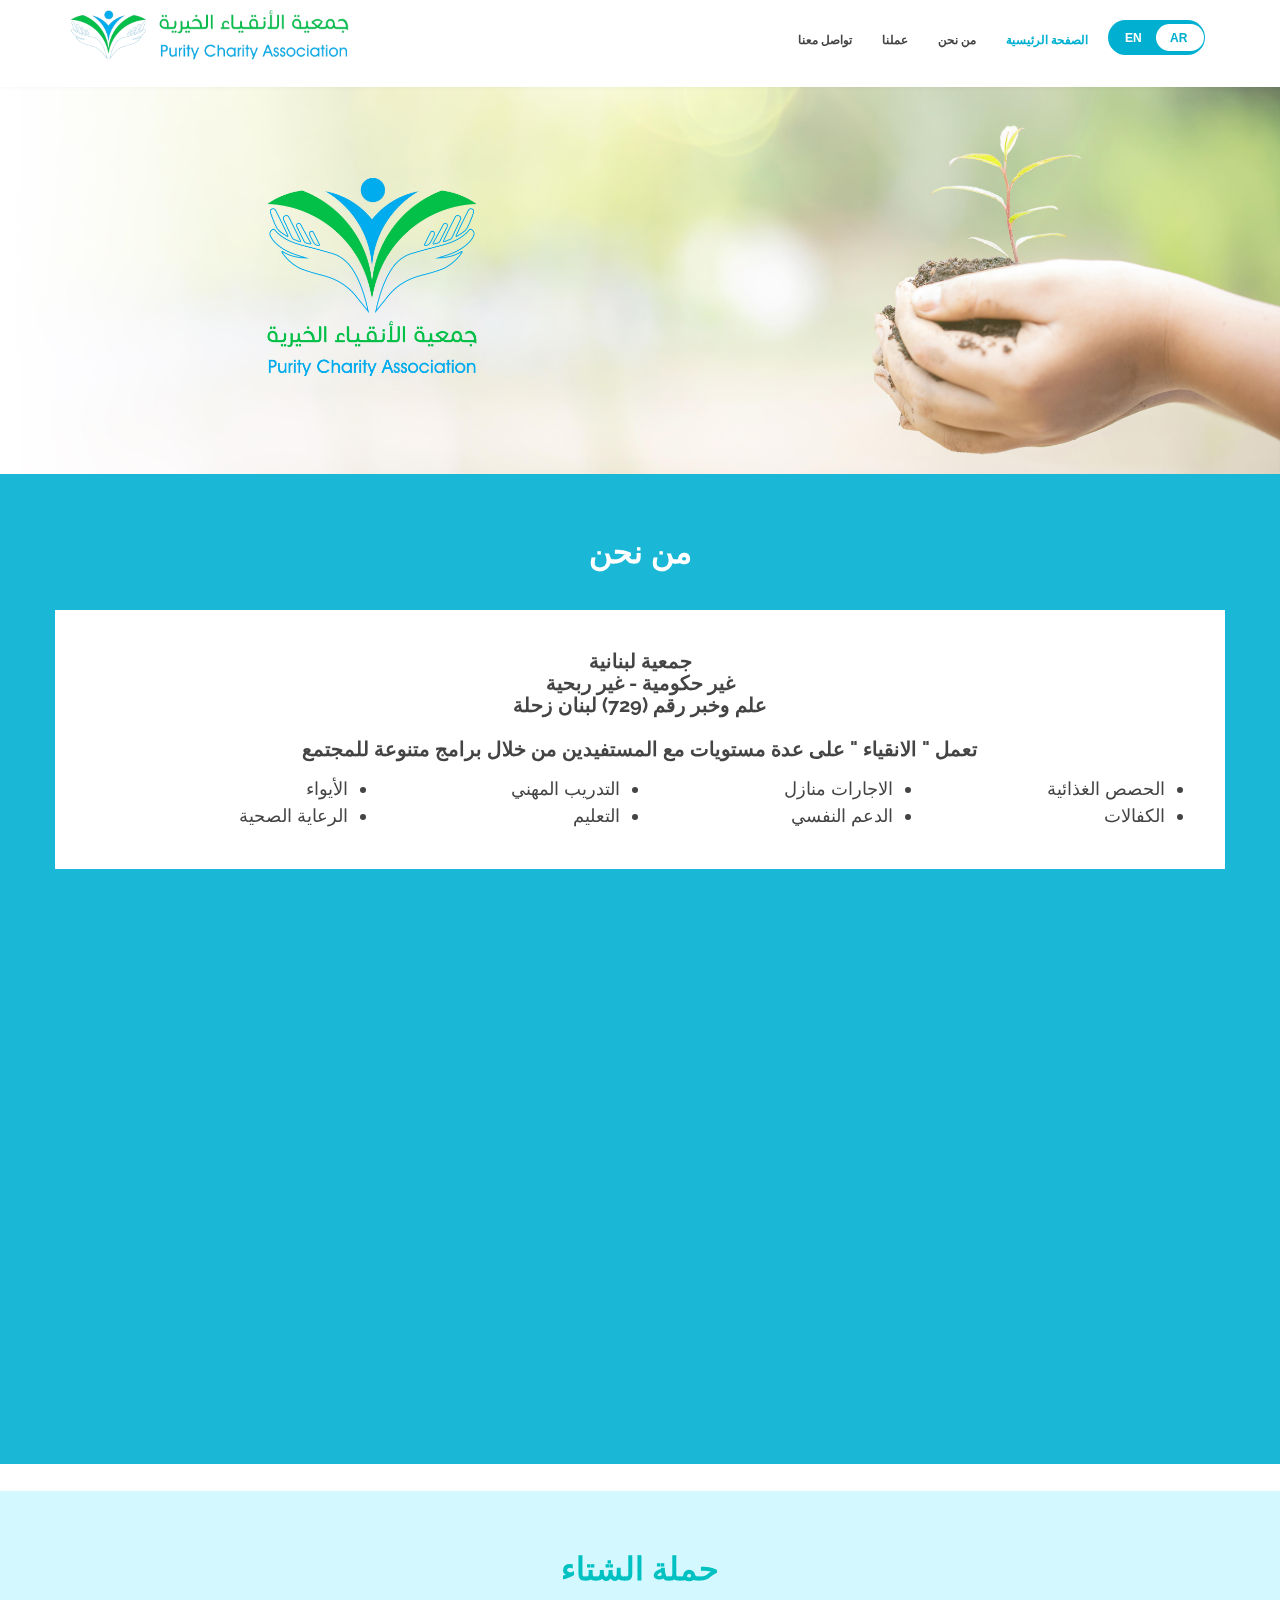
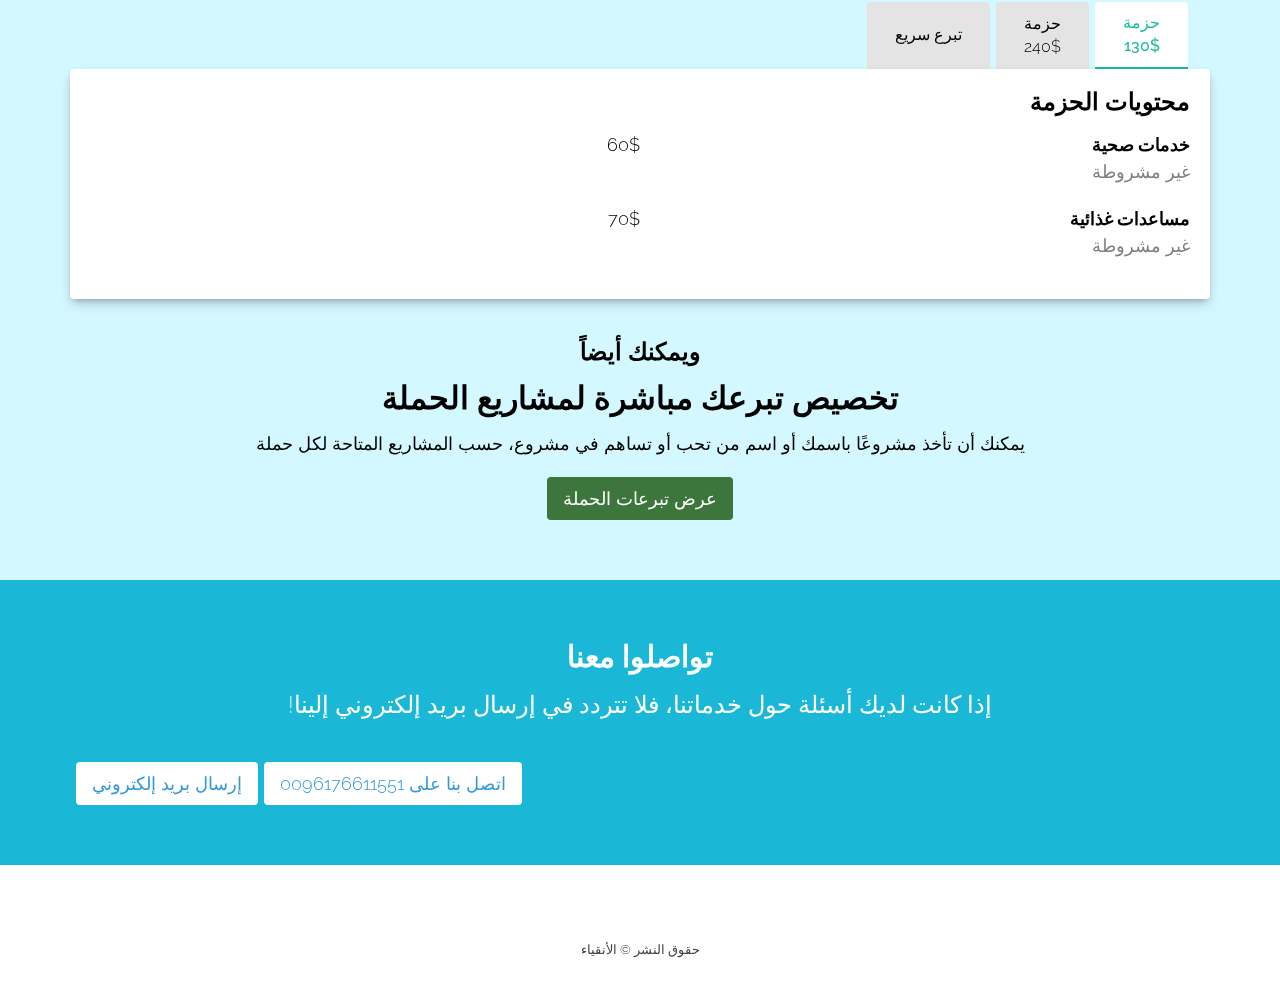
==== commit 3071796b: "Update Arabic and English contact buttons and add TikTok icon link" ====
--- a/arabic.html
+++ b/arabic.html
@@ -100,7 +100,7 @@
 								<br>
 								غير حكومية - غير ربحية 
 								<br>
-								علم وخبر رقم [729] لبنان زحلة
+								علم وخبر رقم (729) لبنان زحلة
 								<br><br>
 								تعمل " الانقياء " على عدة مستويات مع المستفيدين من خلال برامج متنوعة للمجتمع
 							</h4>
@@ -311,8 +311,10 @@
 								!إذا كانت لديك أسئلة حول خدماتنا، فلا تتردد في إرسال بريد إلكتروني إلينا
 							</p>
 						</div>
-						<a href="mailto:mailto:alankiaa@gmail.com" class="contact-button">إرسال بريد إلكتروني</a>
-						<a href="tel:0096176611551" class="contact-button">اتصل بنا على 0096176611551</a>
+						<div style="display: flex;">
+							<a href="mailto:mailto:alankiaa@gmail.com" class="contact-button">إرسال بريد إلكتروني</a>
+							<a href="tel:0096176611551" class="contact-button">اتصل بنا على 0096176611551</a>
+						</div>
 					</div>
 				</div>
 			</div>
@@ -330,7 +332,12 @@
 					class="fa fa-linkedin"></i></a>
 			<a target="_blank" href="https://www.instagram.com/alankiaa1?igsh=MXdmZW1kcGV0NHlnZA=="><i
 					class="fa fa-instagram"></i></a>
-			<a target="_blank" href="https://wa.me/message/NK47HDSJEZ4YA1"><i class="fa fa-whatsapp"></i></a>
+			<a target="_blank" href="https://www.tiktok.com/@alankiaaassociati?_t=8keP7ZNyyRU&_r=1">
+				<i>
+					<svg fill="currentColor" width="16px" height="13px" viewBox="0 0 512 512" id="icons" xmlns="http://www.w3.org/2000/svg"><path d="M412.19,118.66a109.27,109.27,0,0,1-9.45-5.5,132.87,132.87,0,0,1-24.27-20.62c-18.1-20.71-24.86-41.72-27.35-56.43h.1C349.14,23.9,350,16,350.13,16H267.69V334.78c0,4.28,0,8.51-.18,12.69,0,.52-.05,1-.08,1.56,0,.23,0,.47-.05.71,0,.06,0,.12,0,.18a70,70,0,0,1-35.22,55.56,68.8,68.8,0,0,1-34.11,9c-38.41,0-69.54-31.32-69.54-70s31.13-70,69.54-70a68.9,68.9,0,0,1,21.41,3.39l.1-83.94a153.14,153.14,0,0,0-118,34.52,161.79,161.79,0,0,0-35.3,43.53c-3.48,6-16.61,30.11-18.2,69.24-1,22.21,5.67,45.22,8.85,54.73v.2c2,5.6,9.75,24.71,22.38,40.82A167.53,167.53,0,0,0,115,470.66v-.2l.2.2C155.11,497.78,199.36,496,199.36,496c7.66-.31,33.32,0,62.46-13.81,32.32-15.31,50.72-38.12,50.72-38.12a158.46,158.46,0,0,0,27.64-45.93c7.46-19.61,9.95-43.13,9.95-52.53V176.49c1,.6,14.32,9.41,14.32,9.41s19.19,12.3,49.13,20.31c21.48,5.7,50.42,6.9,50.42,6.9V131.27C453.86,132.37,433.27,129.17,412.19,118.66Z"/></svg>
+				</i>
+			</a>
+			<a target="_blank" href="https://wa.me/message/LSU5NH53G6YPB1"><i class="fa fa-whatsapp"></i></a>
 			<a target="_blank" href="https://www.snapchat.com/add/alankiaaassocia?share_id=oJbnsKOwqWE&locale=ar-LB">
 				<i>
 					<svg xmlns="http://www.w3.org/2000/svg" width="16" height="14" fill="currentColor" class="bi bi-snapchat"
--- a/assets/css/style.css
+++ b/assets/css/style.css
@@ -1318,6 +1318,7 @@
 	background-color: white;
 	padding: 8px 16px;
 	border-radius: 4px;
+	margin-left: 6px;
 }
 
 .logo{
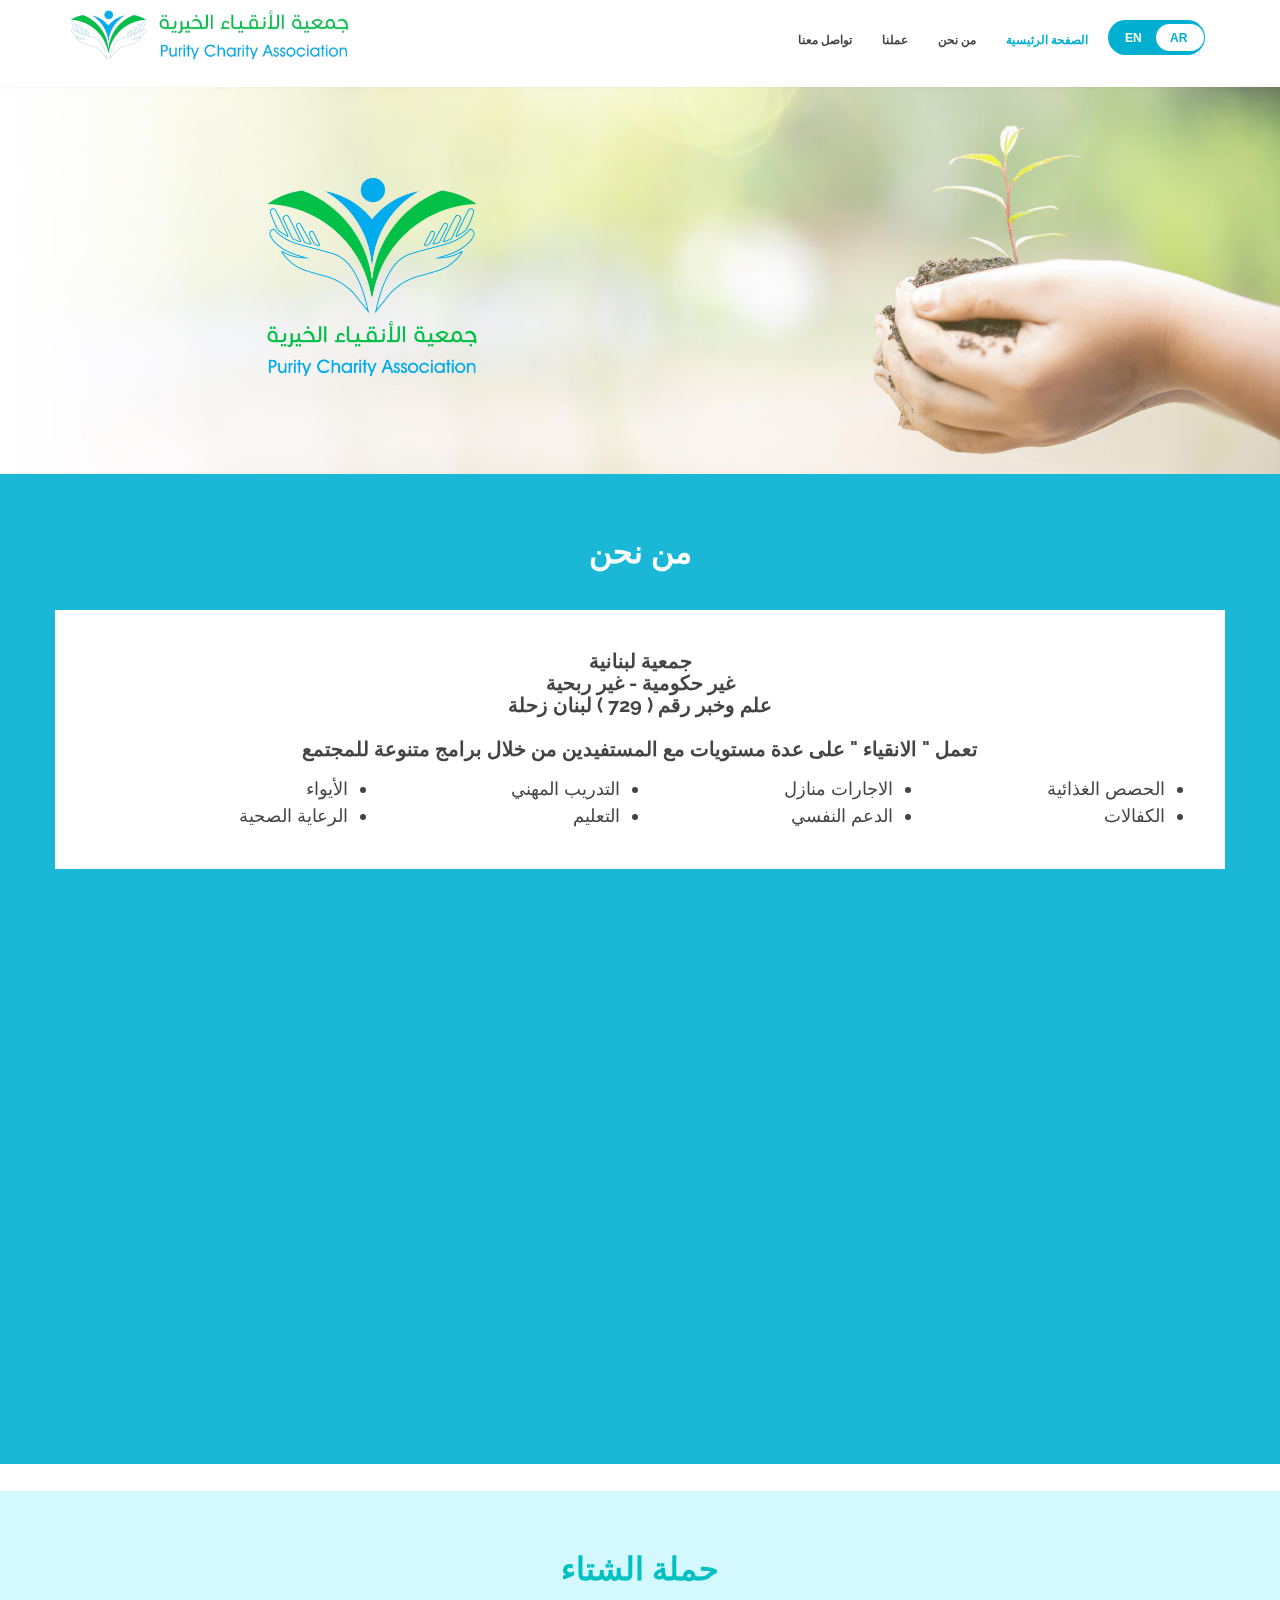
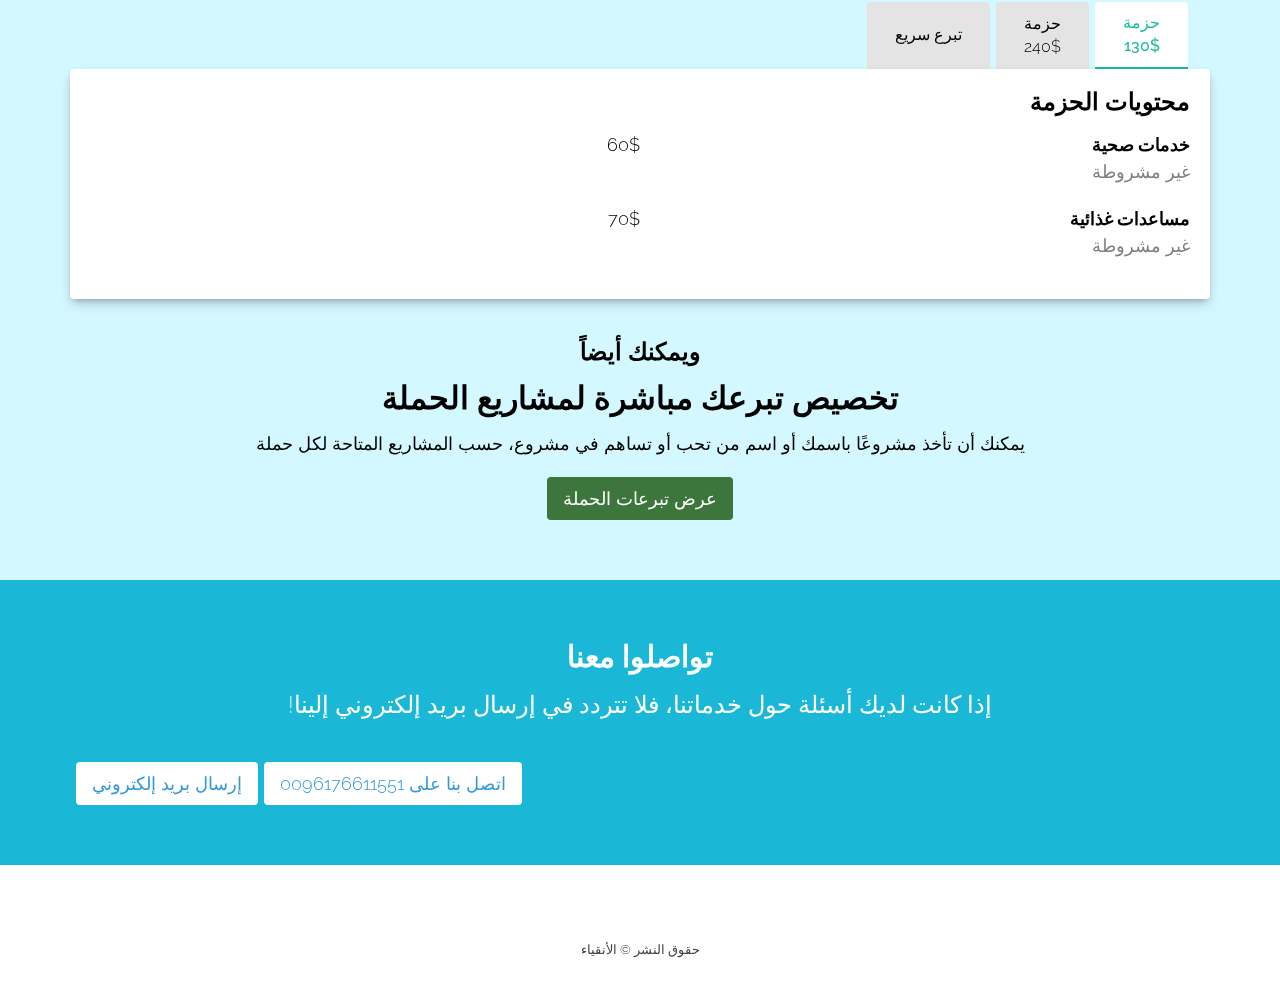
==== commit 69834b5c: "Fix formatting of Arabic text in arabic.html" ====
--- a/arabic.html
+++ b/arabic.html
@@ -100,7 +100,7 @@
 								<br>
 								غير حكومية - غير ربحية 
 								<br>
-								علم وخبر رقم (729) لبنان زحلة
+								علم وخبر رقم ( 729 ) لبنان زحلة
 								<br><br>
 								تعمل " الانقياء " على عدة مستويات مع المستفيدين من خلال برامج متنوعة للمجتمع
 							</h4>
